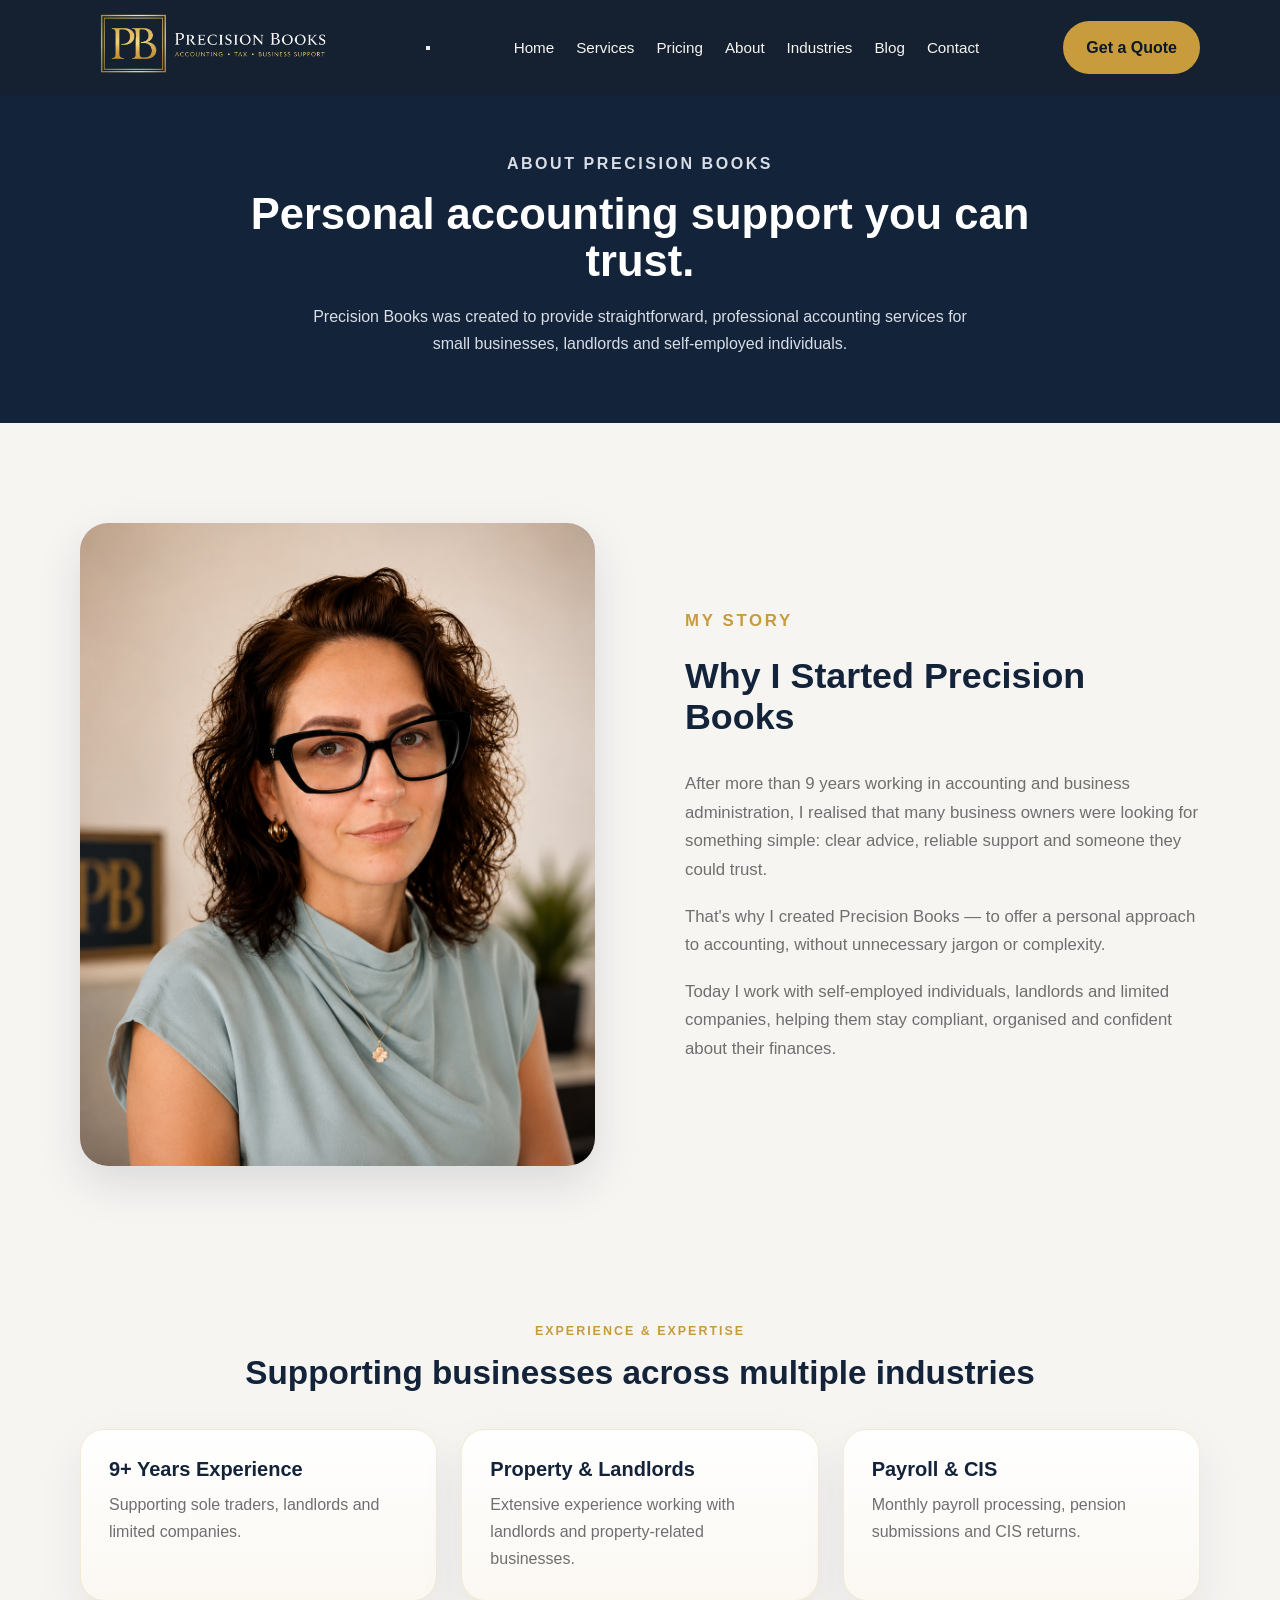
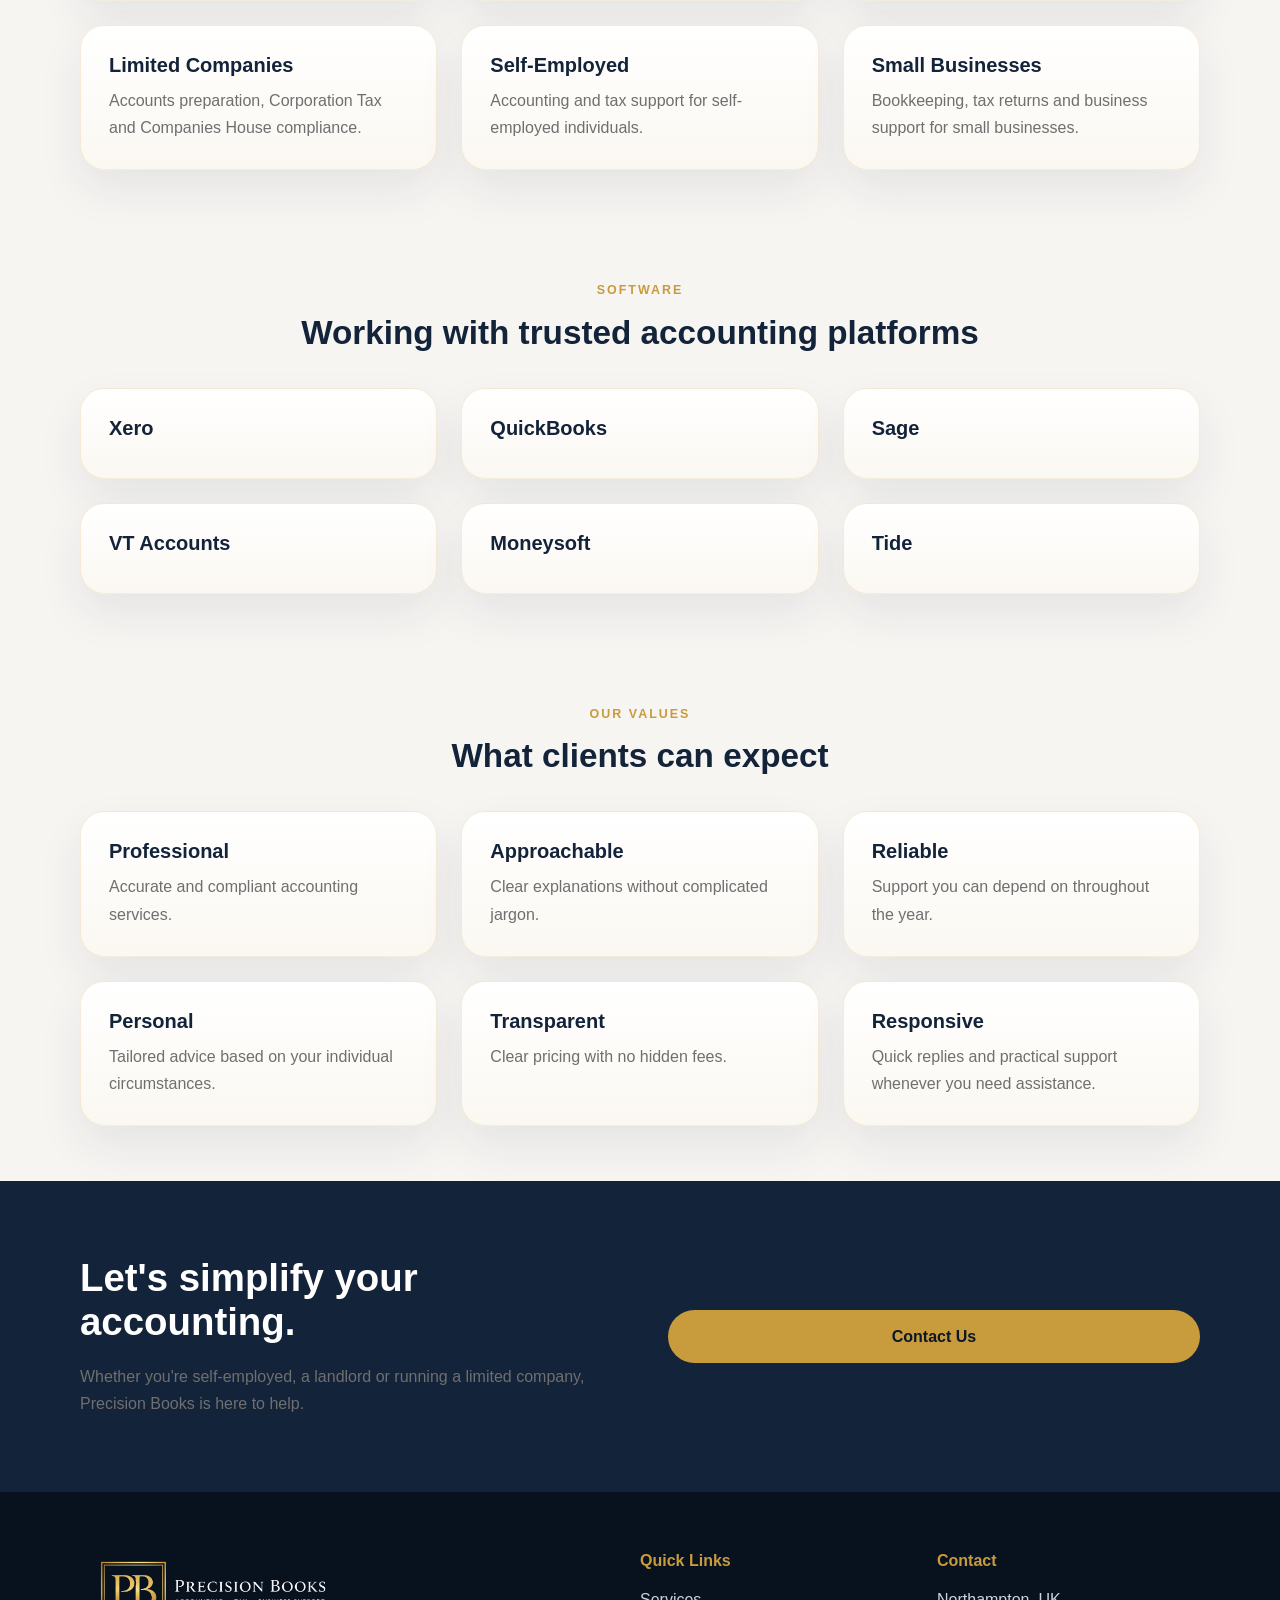
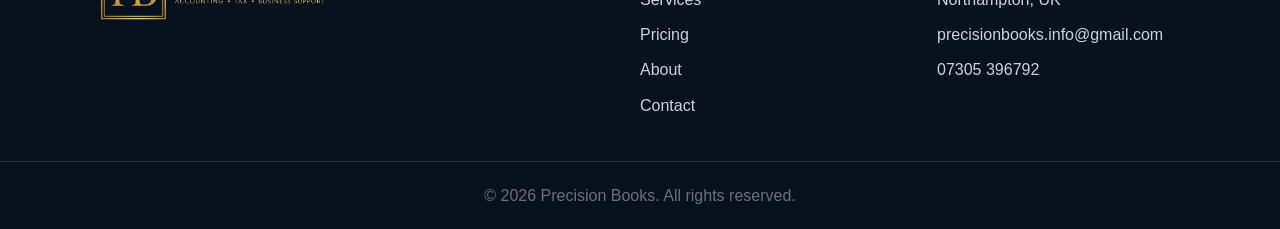
==== about.html @ 5cab2e62 "add responsive hamburger navigation across all pages" ====
<!DOCTYPE html>
<html lang="en">

<head>
  <meta charset="UTF-8">
  <meta name="viewport" content="width=device-width, initial-scale=1.0">
  <title>About | Precision Books</title>
  <meta name="description" content="Learn more about Barbara and Precision Books accounting services.">
  <link rel="stylesheet" href="style.css">
</head>

<body>

<header class="site-header">
    <div class="container header-inner">
      <a href="index.html" class="logo">
  <img src="images/logo_4.png" alt="Precision Books logo">
</a>

    <button class="nav-toggle" aria-label="Open menu">
      <i class="fa-solid fa-bars"></i>
    </button>

    <nav class="main-nav">
      <a href="index.html">Home</a>
      <a href="services.html">Services</a>
      <a href="pricing.html">Pricing</a>
      <a href="about.html">About</a>
      <a href="industries.html">Industries</a>
      <a href="blog.html">Blog</a>
      <a href="contact.html">Contact</a>
    </nav>

    <a href="contact.html" class="btn btn-gold">Get a Quote</a>
  </div>
</header>

<main>

  <section class="page-hero">
    <div class="container">
      <p class="eyebrow">About Precision Books</p>
      <h1>Personal accounting support you can trust.</h1>
      <p>
        Precision Books was created to provide straightforward,
        professional accounting services for small businesses,
        landlords and self-employed individuals.
      </p>
    </div>
  </section>

  <section class="about-story">
  <div class="container about-grid">

    <div class="about-image">
      <img src="images/barbara_4.png" alt="Barbara - Precision Books">
    </div>

    <div class="about-content">

      <p class="eyebrow">My Story</p>

      <h2>Why I Started Precision Books</h2>

      <p>
        After more than 9 years working in accounting and business administration,
        I realised that many business owners were looking for something simple:
        clear advice, reliable support and someone they could trust.
      </p>
      
      <p>
        That's why I created Precision Books — to offer a personal approach
        to accounting, without unnecessary jargon or complexity.
      </p>
      
      <p>
        Today I work with self-employed individuals, landlords and limited companies,
        helping them stay compliant, organised and confident about their finances.
      </p>

    </div>

  </div>
</section>

  <section class="experience-section">
    <div class="container">

      <p class="eyebrow center">Experience & Expertise</p>

      <h2 class="center">Supporting businesses across multiple industries</h2>

      <div class="experience-grid">

        <div class="experience-card">
          <h3>9+ Years Experience</h3>
          <p>Supporting sole traders, landlords and limited companies.</p>
        </div>

        <div class="experience-card">
          <h3>Property & Landlords</h3>
          <p>Extensive experience working with landlords and property-related businesses.</p>
        </div>

        <div class="experience-card">
          <h3>Payroll & CIS</h3>
          <p>Monthly payroll processing, pension submissions and CIS returns.</p>
        </div>

        <div class="experience-card">
          <h3>Limited Companies</h3>
          <p>Accounts preparation, Corporation Tax and Companies House compliance.</p>
        </div>

        <div class="experience-card">
          <h3>Self-Employed</h3>
          <p>Accounting and tax support for self-employed individuals.</p>
        </div>

        <div class="experience-card">
          <h3>Small Businesses</h3>
          <p>Bookkeeping, tax returns and business support for small businesses.</p>

      </div>

    </div>
  </section>

  <section class="software-section">
    <div class="container">

      <p class="eyebrow center">Software</p>

      <h2 class="center">Working with trusted accounting platforms</h2>

      <div class="software-grid">

        <div class="software-card">
          <h3>Xero</h3>
        </div>

        <div class="software-card">
          <h3>QuickBooks</h3>
        </div>

        <div class="software-card">
          <h3>Sage</h3>
        </div>

        <div class="software-card">
          <h3>VT Accounts</h3>
        </div>

        <div class="software-card">
          <h3>Moneysoft</h3>
        </div>

        <div class="software-card">
          <h3>Tide</h3>
        </div>

      </div>

    </div>
  </section>

  <section class="values-section">
    <div class="container">

      <p class="eyebrow center">Our Values</p>

      <h2 class="center">What clients can expect</h2>

      <div class="values-grid">

        <div class="value-card">
          <h3>Professional</h3>
          <p>Accurate and compliant accounting services.</p>
        </div>

        <div class="value-card">
          <h3>Approachable</h3>
          <p>Clear explanations without complicated jargon.</p>
        </div>

        <div class="value-card">
          <h3>Reliable</h3>
          <p>Support you can depend on throughout the year.</p>
        </div>

        <div class="value-card">
          <h3>Personal</h3>
          <p>Tailored advice based on your individual circumstances.</p>
        </div>

        <div class="value-card">
          <h3>Transparent</h3>
          <p>Clear pricing with no hidden fees.</p>
          </div>

          <div class="value-card">
            <h3>Responsive</h3>
            <p>Quick replies and practical support whenever you need assistance.</p>
          </div>

      </div>

    </div>
  </section>

  <section class="cta">
    <div class="container cta-inner">

      <div>
        <h2>Let's simplify your accounting.</h2>
        <p>
          Whether you're self-employed, a landlord or running a limited company,
          Precision Books is here to help.
        </p>
      </div>

      <a href="contact.html" class="btn btn-gold">
        Contact Us
      </a>

    </div>
  </section>

</main>

<footer class="site-footer">
    <div class="container footer-grid">
      <div>
        <a href="index.html" class="logo">
            <img src="images/logo_4.png" alt="Precision Books logo">
        </a>
      </div>

    <div>
      <h4>Quick Links</h4>
      <a href="services.html">Services</a>
      <a href="pricing.html">Pricing</a>
      <a href="about.html">About</a>
      <a href="contact.html">Contact</a>
    </div>

    <div>
      <h4>Contact</h4>
      <p>Northampton, UK</p>
      <p>precisionbooks.info@gmail.com</p>
      <p>07305 396792</p>
    </div>

  </div>

  <div class="footer-bottom">
    <p>© 2026 Precision Books. All rights reserved.</p>
  </div>
</footer>

<script>
document.addEventListener("DOMContentLoaded", () => {
  const navToggle = document.querySelector(".nav-toggle");
  const mainNav = document.querySelector(".main-nav");

  if (navToggle && mainNav) {
    navToggle.addEventListener("click", () => {
      mainNav.classList.toggle("active");
    });
  }
});
</script>

</body>
</html>
---- style.css ----
:root {
  --navy: #13233a;
  --navy-dark: #0c1828;
  --gold: #c89b3c;
  --gold-light: #e4c985;
  --cream: #f7f5f2;
  --white: #ffffff;
  --text: #2d2d2d;
  --muted: #6f6f6f;
  --border: #e6e0d7;
  --shadow: 0 18px 45px rgba(19, 35, 58, 0.12);
}

/* Base */

* {
  margin: 0;
  padding: 0;
  box-sizing: border-box;
}

html {
  scroll-behavior: smooth;
}

body {
  font-family: "Inter", Arial, sans-serif;
  color: var(--text);
  background: var(--cream);
  line-height: 1.7;
}

img {
  max-width: 100%;
  display: block;
}

a {
  text-decoration: none;
  color: inherit;
}

ul {
  padding-left: 20px;
}

.container {
  width: min(1120px, 92%);
  margin: 0 auto;
}

.center {
  text-align: center;
}

/* Typography */

h1,
h2,
h3 {
  color: var(--navy);
  line-height: 1.15;
}

h1 {
  font-size: clamp(2.1rem, 3.5vw, 3.6rem);
  margin-bottom: 18px;
}

h1 span {
  color: var(--gold);
}

h2 {
  font-size: clamp(1.7rem, 2.6vw, 2.5rem);
  margin-bottom: 18px;
}

h3 {
  font-size: 1.25rem;
  margin-bottom: 10px;
}

p {
  color: var(--muted);
}

.eyebrow {
  color: var(--gold);
  text-transform: uppercase;
  letter-spacing: 0.16em;
  font-size: 0.78rem;
  font-weight: 800;
  margin-bottom: 12px;
}

/* Header */

.site-header {
  background: rgba(12, 24, 40, 0.96);
  backdrop-filter: blur(14px);
  border-bottom: none;
  position: sticky;
  top: 0;
  z-index: 100;
}

.header-inner {
  min-height: 76px;
  display: flex;
  align-items: center;
  justify-content: space-between;
  gap: 24px;
}

.logo {
  display: flex;
  align-items: center;
  gap: 12px;
  color: var(--white);
}

.logo img {
  height: 95px;
  width: auto;
  display: block;
}

.logo strong {
  display: block;
  font-size: 1.1rem;
  color: var(--white);
}

.logo small {
  color: #d9dde5;
  font-size: 0.75rem;
}

.main-nav {
  display: flex;
  gap: 22px;
  font-size: 0.95rem;
  color: var(--white);
}

.main-nav a {
  position: relative;
  padding: 6px 0;
  color: #f7f5f2;
}

.main-nav a::after {
  content: "";
  position: absolute;
  left: 0;
  bottom: 0;
  width: 0;
  height: 2px;
  background: var(--gold);
  transition: 0.25s ease;
}

.main-nav a:hover {
  color: var(--gold);
}

.main-nav a:hover::after {
  width: 100%;
}

/* Buttons */

.btn {
  display: inline-flex;
  align-items: center;
  justify-content: center;
  padding: 12px 22px;
  border-radius: 999px;
  font-weight: 700;
  transition: 0.25s ease;
  border: 1px solid transparent;
}

.btn-gold {
  background: var(--gold);
  color: var(--navy-dark);
}

.btn-gold:hover {
  background: var(--gold-light);
}

.btn-navy {
  background: var(--navy);
  color: var(--white);
}

.btn-navy:hover {
  background: var(--navy-dark);
}

.btn-outline {
  border-color: var(--gold);
  color: var(--navy);
  background: transparent;
}

.btn-outline:hover {
  background: var(--gold);
  color: var(--navy-dark);
}

/* Shared grids */

.hero-grid,
.about-grid,
.contact-grid,
.cta-inner {
  display: grid;
  grid-template-columns: 1fr 1fr;
  gap: 56px;
  align-items: center;
}

.cards-grid,
.services-list,
.experience-grid,
.values-grid,
.software-grid,
.pricing-grid,
.faq-grid,
.benefits-grid,
.industries-grid,
.blog-grid {
  display: grid;
  grid-template-columns: repeat(3, 1fr);
  gap: 24px;
  margin-top: 36px;
}

/* Homepage hero */

.hero {
  position: relative;
  overflow: hidden;
  padding: 70px 0;
  min-height: auto;
  background:
    radial-gradient(circle at 82% 30%, rgba(200, 155, 60, 0.12), transparent 28%),
    linear-gradient(90deg, #ffffff 0%, #f7f5f2 42%, #eadfce 100%);
}

.hero-grid {
  grid-template-columns: 0.95fr 1.05fr;
  gap: 40px;
}

.hero-content {
  max-width: 620px;
  background: rgba(255, 255, 255, 0.85);
  border: 1px solid rgba(230, 224, 215, 0.8);
  border-radius: 28px;
  padding: 28px 32px;
  box-shadow: 0 20px 50px rgba(19, 35, 58, 0.08);
}

.hero-content h1 {
  font-size: clamp(2.2rem, 3.4vw, 3.2rem);
  line-height: 1.08;
  letter-spacing: -0.05em;
  margin-bottom: 18px;
}

.hero-content p {
  max-width: 520px;
  font-size: 1.05rem;
  margin-bottom: 18px;
}

.hero-buttons {
  display: flex;
  gap: 14px;
  margin: 30px 0;
  flex-wrap: wrap;
}

.software-logos {
  display: flex;
  flex-wrap: wrap;
  gap: 10px;
}

.software-logos span,
.industry-grid span {
  background: var(--white);
  border: 1px solid var(--border);
  padding: 10px 16px;
  border-radius: 999px;
  color: var(--navy);
  font-weight: 700;
}

/* Homepage hero image */

.hero-image {
  position: relative;
  overflow: visible;
  border-radius: 28px;
  background: var(--navy-dark);
  box-shadow: 0 35px 80px rgba(12, 24, 40, 0.28);
}

.hero-image img {
  width: 100%;
  height: 480px;
  object-fit: cover;
  object-position: center;
  border-radius: 28px;
  border: 7px solid var(--navy-dark);
  box-shadow: 0 35px 80px rgba(12, 24, 40, 0.28);
}

.hero-service-card {
  position: absolute;
  right: -142px;
  top: 68%;
  transform: translateY(-50%);
  width: 210px;
  background: rgba(12, 24, 40, 0.96);
  border: 1px solid rgba(200, 155, 60, 0.55);
  border-radius: 22px;
  padding: 10px 18px;
  color: var(--white);
  z-index: 10;
  box-shadow: 0 25px 60px rgba(0, 0, 0, 0.35);
}

.hero-service-card div {
  display: flex;
  align-items: center;
  gap: 14px;
  padding: 12px 0;
  border-bottom: 1px solid rgba(255, 255, 255, 0.12);
  color: var(--white);
  font-weight: 700;
  font-size: 0.9rem;
}

.hero-service-card div:last-child {
  border-bottom: none;
}

.hero-service-card i {
  width: 24px;
  color: var(--gold);
  font-size: 1.1rem;
  text-align: center;
}

/* Page heroes */

.page-hero {
  background: var(--navy);
  color: var(--white);
  text-align: center;
  padding: 55px 0 65px;
}

.page-hero .eyebrow {
  margin-bottom: 14px;
}

.page-hero h1 {
  color: var(--white);
  font-size: clamp(2rem, 3.4vw, 3.3rem);
  line-height: 1.08;
  max-width: 820px;
  margin: 0 auto 18px;
}

.page-hero p {
  max-width: 680px;
  margin: 0 auto;
  color: #d9dde5;
  font-size: 1rem;
}

/* Cards */

.service-card,
.service-detail-card,
.experience-card,
.value-card,
.software-card,
.pricing-card,
.faq-item,
.benefit-card,
.industry-card,
.blog-card,
.contact-card,
.note-box,
.newsletter-box,
.highlight-box {
  background: linear-gradient(180deg, #ffffff 0%, #fbf8f2 100%);
  border: 1px solid rgba(200, 155, 60, 0.18);
  border-radius: 24px;
  padding: 28px;
  box-shadow: 0 20px 45px rgba(19, 35, 58, 0.08);
}

.service-card:hover,
.industry-card:hover,
.blog-card:hover,
.pricing-card:hover {
  transform: translateY(-4px);
  transition: 0.25s ease;
}

.service-card h3 i {
  color: var(--gold);
  font-size: 1.4rem;
  margin-right: 10px;
}

.service-icon {
  display: block;
  margin-bottom: 18px;
  font-size: 1.75rem;
  color: var(--gold);
}

.service-icon i {
  color: var(--gold);
}

/* Subpage sections */

.services-page,
.pricing-section,
.industries-section,
.blog-section,
.contact-section {
  background: var(--white);
  padding: 55px 0 70px;
}

.service-detail-card,
.pricing-card,
.industry-card,
.blog-card,
.contact-card {
  padding: 28px;
}

.service-detail-card h2,
.pricing-card h3,
.industry-card h3,
.blog-card h2,
.contact-card h3 {
  font-size: clamp(1.35rem, 1.8vw, 1.75rem);
  line-height: 1.15;
}

.service-detail-card p,
.service-detail-card li,
.pricing-card p,
.pricing-card li,
.industry-card p,
.blog-card p,
.contact-card p {
  font-size: 0.96rem;
}

.service-detail-card ul,
.pricing-card ul,
.article-highlights {
  margin: 18px 0;
  padding-left: 20px;
  color: var(--muted);
}

.price-note,
.price {
  color: var(--gold);
  font-weight: 900;
  font-size: 1.25rem;
}

/* Homepage services and industries */

.services-preview {
  background: var(--white);
  padding: 70px 0 90px;
}

.services-preview .eyebrow,
.services-preview h2,
.industries-preview .eyebrow,
.industries-preview h2 {
  text-align: center;
}

.services-preview h2,
.industries-preview h2 {
  max-width: 900px;
  margin-left: auto;
  margin-right: auto;
  margin-bottom: 36px;
}

.about-preview {
  padding: 90px 0 50px;
}

.about-preview .eyebrow {
  margin-bottom: 16px;
}

.about-preview h2 {
  margin-bottom: 22px;
}

.about-preview .btn {
  margin-top: 18px;
}

.industries-preview {
  padding: 55px 0 85px;
}

.industry-grid {
  display: flex;
  flex-wrap: wrap;
  justify-content: center;
  gap: 12px;
  text-align: center;
  margin-top: 32px;
}

/* Images */

.about-image img,
.about-preview img {
  border-radius: 28px;
  box-shadow: var(--shadow);
}

/* Pricing */

.pricing-card {
  background: var(--white);
}

.pricing-card.featured {
  background: var(--navy);
  color: var(--white);
  transform: scale(1.02);
}

.pricing-card.featured h3,
.pricing-card.featured .price {
  color: var(--gold);
}

.badge,
.blog-category {
  display: inline-block;
  background: var(--gold);
  color: var(--navy-dark);
  padding: 6px 12px;
  border-radius: 999px;
  font-size: 0.75rem;
  font-weight: 800;
  margin-bottom: 16px;
}

.additional-services,
.faq-section,
.pricing-note,
.software-section,
.values-section,
.experience-section {
  padding: 55px 0;
}

.additional-services h2,
.faq-section h2,
.software-section h2,
.values-section h2,
.experience-section h2 {
  font-size: clamp(1.8rem, 2.6vw, 2.6rem);
  text-align: center;
  margin-bottom: 32px;
}

.service-table {
  margin-top: 24px;
  background: var(--white);
  border-radius: 24px;
  overflow: hidden;
  border: 1px solid var(--border);
}

.service-row {
  display: flex;
  justify-content: space-between;
  padding: 16px 24px;
  border-bottom: 1px solid var(--border);
}

.service-row:last-child {
  border-bottom: none;
}

/* About, trust, CTA */

.trust-strip {
  background: linear-gradient(135deg, var(--navy-dark), var(--navy));
  color: var(--white);
  padding: 34px 0;
}

.trust-grid {
  display: grid;
  grid-template-columns: repeat(5, 1fr);
  gap: 16px;
  text-align: center;
  font-weight: 800;
}

.about-content p {
  font-size: 1.05rem;
  margin-bottom: 18px;
}

.about-content h2 {
  font-size: clamp(1.8rem, 2.8vw, 2.6rem);
}

.cta {
  background: var(--navy);
  color: var(--white);
  padding: 75px 0;
}

.cta h2 {
  color: var(--white);
  font-size: clamp(1.9rem, 3vw, 2.8rem);
}

/* Contact */

.contact-section {
  background: var(--white);
  padding-bottom: 140px;
}

.contact-grid {
  align-items: start;
  gap: 70px;
}

.contact-card {
  display: flex;
  align-items: center;
  gap: 16px;
  margin-bottom: 18px;
  padding: 28px 32px;
  min-height: 120px;
  background: var(--white);
}

.contact-card i {
  color: var(--gold);
  font-size: 1.2rem;
  width: 24px;
}

.contact-form-wrapper {
  background: var(--navy);
  padding: 22px;
  border-radius: 20px;
  box-shadow: var(--shadow);
}

.contact-form .form-group {
  margin-bottom: 12px;
}

.contact-form label {
  display: block;
  color: var(--white);
  font-weight: 700;
  font-size: 0.95rem;
  margin-bottom: 6px;
}

.contact-form input,
.contact-form select {
  width: 100%;
  height: 52px;
  padding: 12px 16px;
  border-radius: 14px;
  border: none;
  font: inherit;
}

.contact-form textarea {
  width: 100%;
  min-height: 80px;
  padding: 12px 16px;
  border-radius: 14px;
  border: none;
  font: inherit;
  resize: vertical;
}

.benefits-section {
  padding: 120px 0 60px;
  background: var(--cream);
}

.benefits-section .eyebrow {
  text-align: center;
  margin-bottom: 12px;
}

.benefits-section h2 {
  max-width: 850px;
  margin: 0 auto 36px;
  text-align: center;
  font-size: clamp(2rem, 3vw, 2.7rem);
}

.benefits-grid {
  margin-top: 0;
  padding-bottom: 120px;
}

/* Footer */

.site-footer {
  background: #08111e;
  color: var(--white);
  padding: 55px 0 20px;
}

.footer-grid {
  display: grid;
  grid-template-columns: 2fr 1fr 1fr;
  gap: 34px;
}

.footer-grid a,
.footer-grid p {
  display: block;
  color: #cdd3dc;
  margin-bottom: 8px;
}

.footer-grid a:hover {
  color: var(--gold);
}

.footer-grid h4 {
  color: var(--gold);
  margin-bottom: 12px;
}

.footer-bottom {
  text-align: center;
  border-top: 1px solid rgba(255, 255, 255, 0.12);
  margin-top: 34px;
  padding-top: 20px;
  color: #cdd3dc;
}

/* Responsive */

@media (max-width: 1100px) {
  .hero-service-card {
    right: -70px;
  }
}

@media (max-width: 900px) {
  .header-inner,
  .main-nav {
    flex-direction: column;
  }

  .header-inner {
    padding: 16px 0;
  }

  .main-nav {
    gap: 12px;
  }

  .hero-grid,
  .about-grid,
  .contact-grid,
  .cta-inner {
    grid-template-columns: 1fr;
  }

  .cards-grid,
  .services-list,
  .experience-grid,
  .values-grid,
  .software-grid,
  .pricing-grid,
  .faq-grid,
  .benefits-grid,
  .industries-grid,
  .blog-grid,
  .trust-grid,
  .footer-grid {
    grid-template-columns: 1fr;
  }

  .hero-image {
    overflow: hidden;
  }

  .hero-image img {
    height: auto;
  }

  .hero-service-card {
    position: static;
    transform: none;
    width: 100%;
    margin-top: 18px;
  }

  .pricing-card.featured {
    transform: none;
  }
}

@media (max-width: 520px) {
  section,
  .hero,
  .page-hero {
    padding: 48px 0;
  }

  .logo img {
    height: 72px;
  }

  .hero-content {
    padding: 26px;
  }

  .hero-content h1,
  .page-hero h1 {
    font-size: 2.25rem;
  }

  .btn {
    width: 100%;
  }

  .hero-buttons {
    flex-direction: column;
  }

  .service-row {
    flex-direction: column;
    gap: 6px;
  }
}

.about-story {
    padding: 100px 0;
}

.about-grid {
    gap: 90px;
}

.about-content .eyebrow {
    margin-bottom: 20px;
}

.about-content h2 {
    margin-bottom: 32px;
}

.industry-icon {
  font-size: 1.8rem;
  color: var(--gold);
  margin-bottom: 18px;
}

.industry-highlight {
  padding: 90px 0 100px;
}

.industry-highlight .highlight-box {
  max-width: 900px;
  margin: 0 auto;
  padding: 50px;
  text-align: center;
}

.industry-highlight h2 {
  font-size: clamp(2rem, 3vw, 2.8rem);
  margin-bottom: 18px;
}

.industry-highlight p {
  max-width: 720px;
  margin: 0 auto 24px;
}
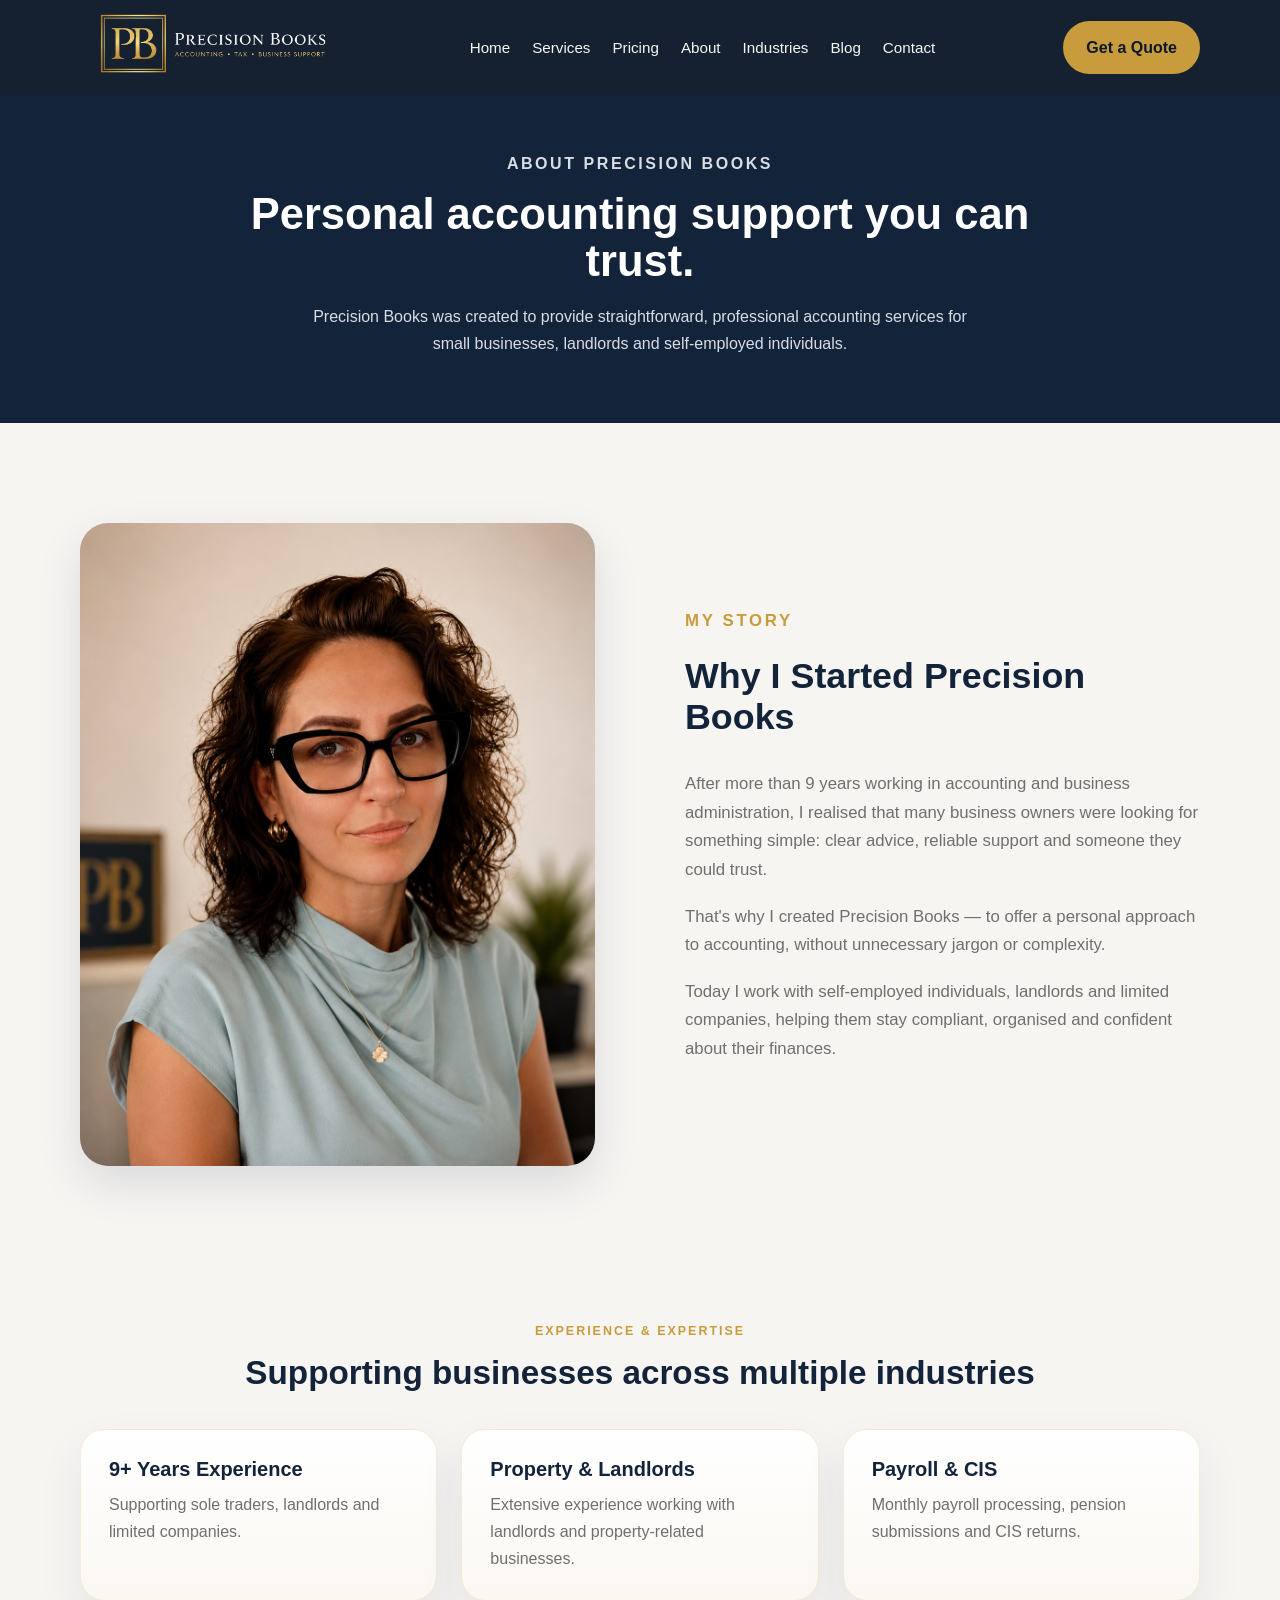
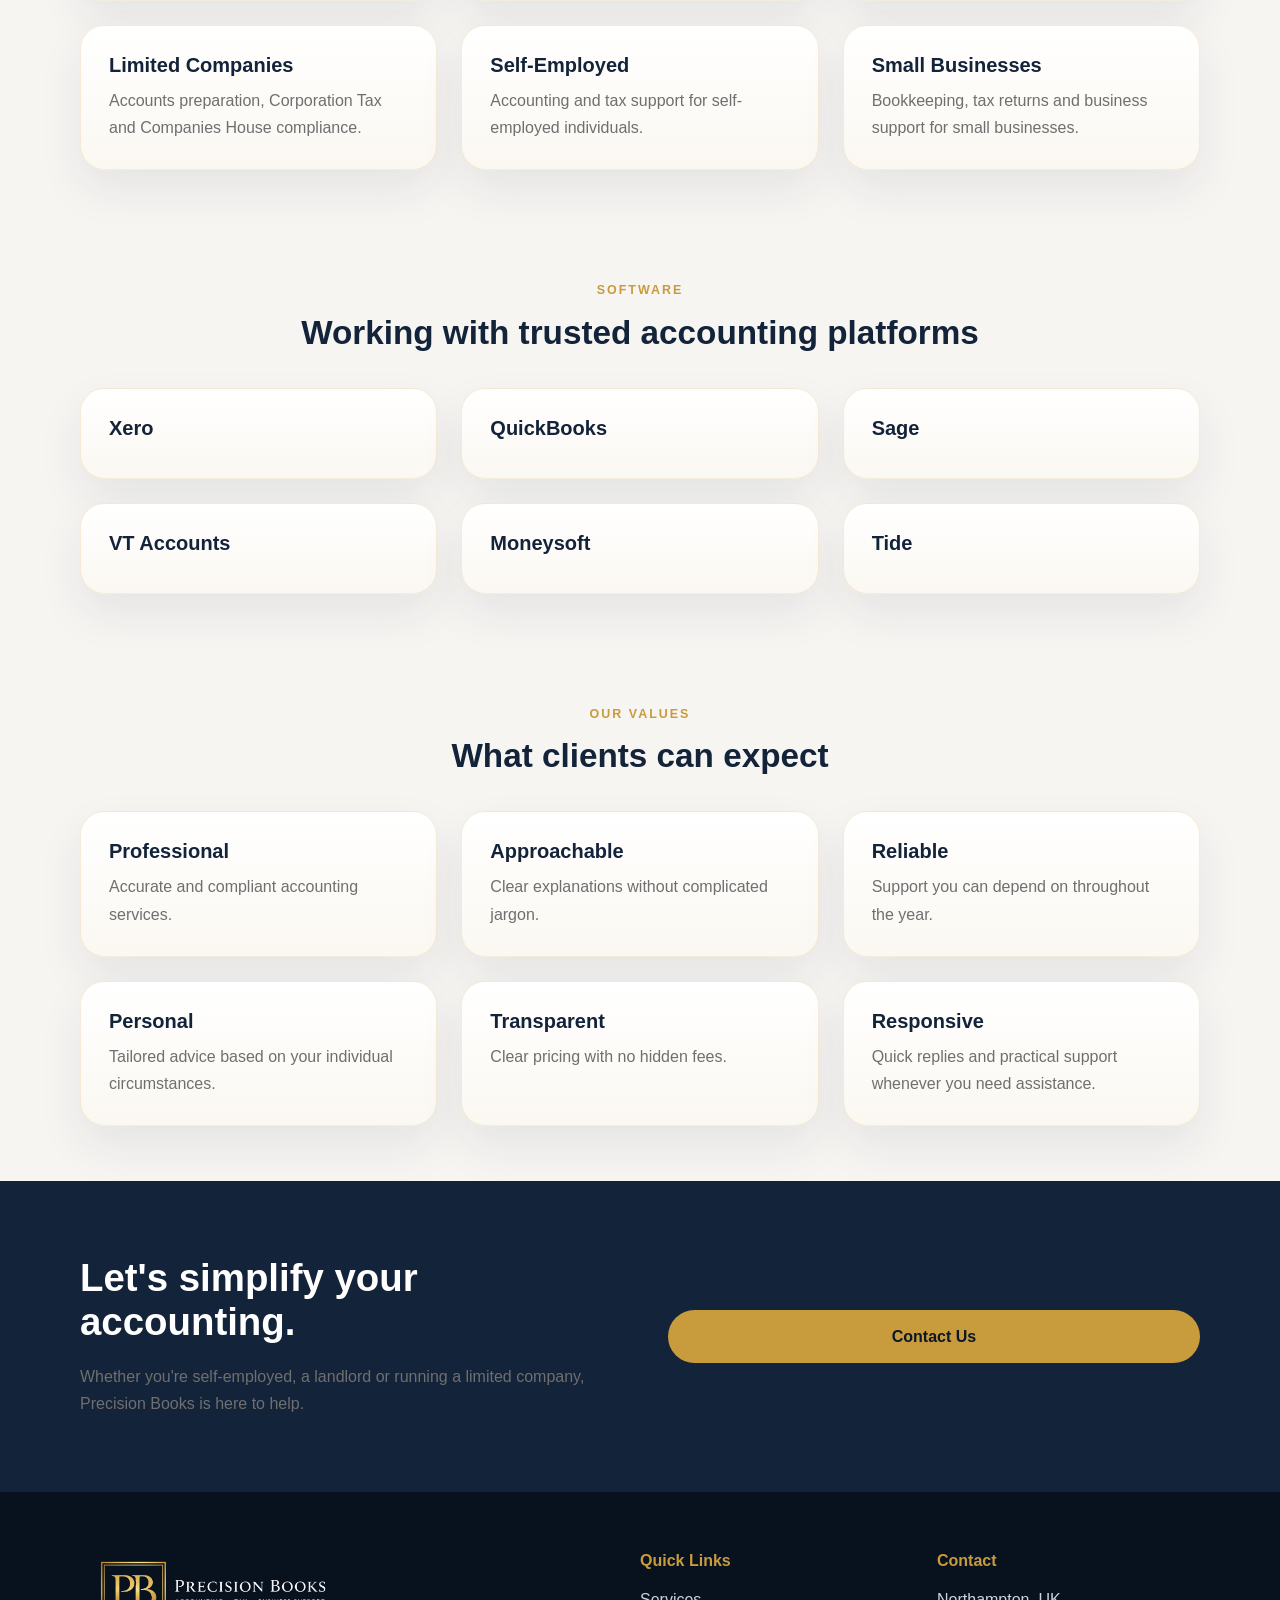
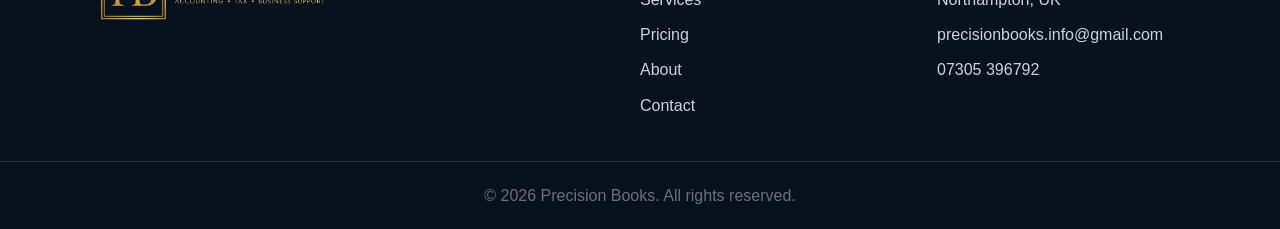
==== commit 160bf2de: "refine contact page spacing on desktop" ====
--- a/about.html
+++ b/about.html
@@ -53,7 +53,7 @@
   <div class="container about-grid">
 
     <div class="about-image">
-      <img src="images/barbara_4.png" alt="Barbara - Precision Books">
+      <img src="images/barbara_about.jpg" alt="Barbara - Precision Books">
     </div>
 
     <div class="about-content">
--- a/style.css
+++ b/style.css
@@ -653,11 +653,11 @@
 
 .contact-section {
   background: var(--white);
-  padding-bottom: 140px;
+  padding: 70px 0 40px;
 }
 
 .contact-grid {
-  align-items: start;
+  align-items: stretch;
   gap: 70px;
 }
 
@@ -716,26 +716,26 @@
   resize: vertical;
 }
 
-.benefits-section {
-  padding: 120px 0 60px;
+.contact-benefits {
   background: var(--cream);
-}
-
-.benefits-section .eyebrow {
+  padding: 30px 0 50px;
+}
+
+.contact-benefits .eyebrow {
   text-align: center;
   margin-bottom: 12px;
 }
 
-.benefits-section h2 {
+.contact-benefits h2 {
   max-width: 850px;
   margin: 0 auto 36px;
   text-align: center;
   font-size: clamp(2rem, 3vw, 2.7rem);
 }
 
-.benefits-grid {
+.contact-benefits .benefits-grid {
   margin-top: 0;
-  padding-bottom: 120px;
+  padding-bottom: 0;
 }
 
 /* Footer */
@@ -785,17 +785,8 @@
 }
 
 @media (max-width: 900px) {
-  .header-inner,
-  .main-nav {
-    flex-direction: column;
-  }
-
   .header-inner {
     padding: 16px 0;
-  }
-
-  .main-nav {
-    gap: 12px;
   }
 
   .hero-grid,
@@ -916,3 +907,45 @@
   max-width: 720px;
   margin: 0 auto 24px;
 }
+
+/* Mobile hamburger menu */
+
+.nav-toggle {
+  display: none;
+  background: none;
+  border: none;
+  color: var(--gold);
+  font-size: 1.8rem;
+  cursor: pointer;
+  padding: 8px;
+}
+
+@media (max-width: 900px) {
+
+  .header-inner {
+    flex-direction: row;
+    justify-content: space-between;
+    align-items: center;
+  }
+
+  .nav-toggle {
+    display: block;
+  }
+
+  .main-nav {
+    display: none;
+    width: 100%;
+    flex-direction: column;
+    text-align: center;
+    gap: 16px;
+    padding: 20px 0;
+  }
+
+  .main-nav.active {
+    display: flex;
+  }
+
+  .header-inner .btn {
+    display: none;
+  }
+}
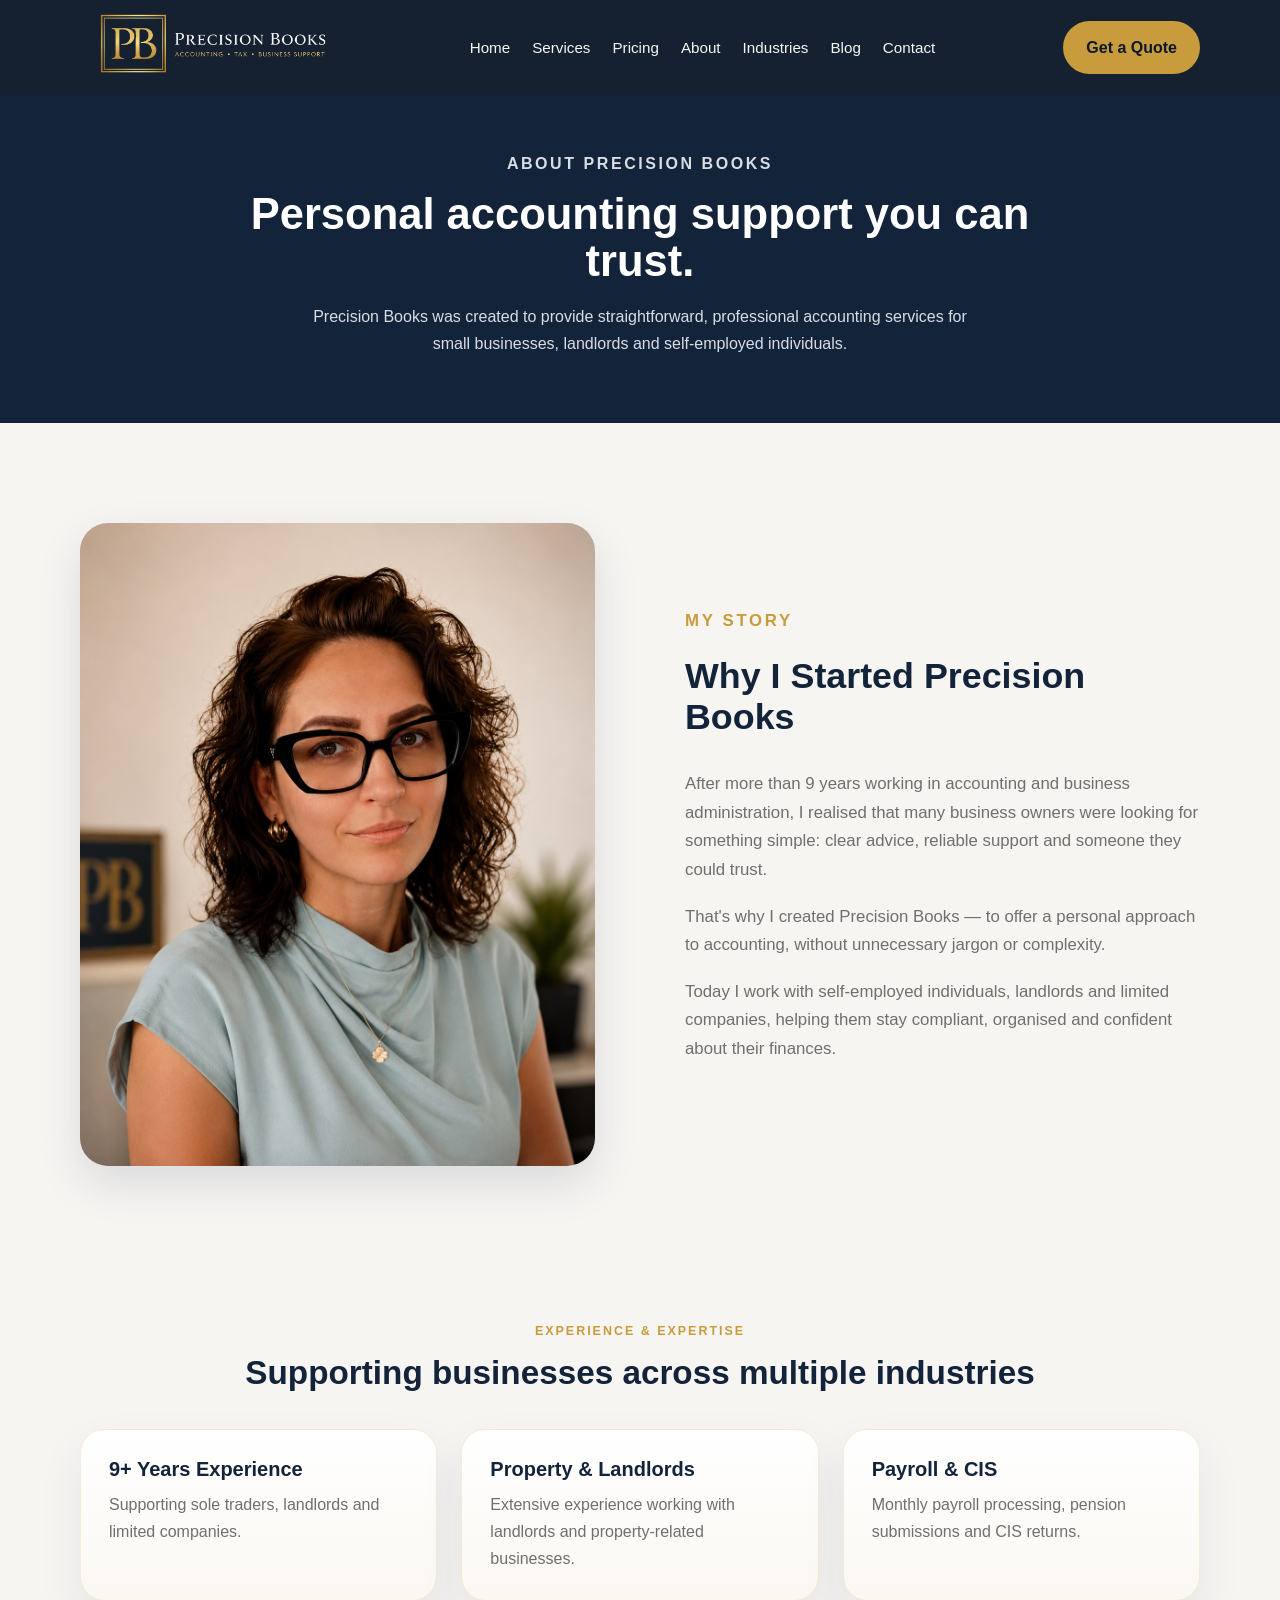
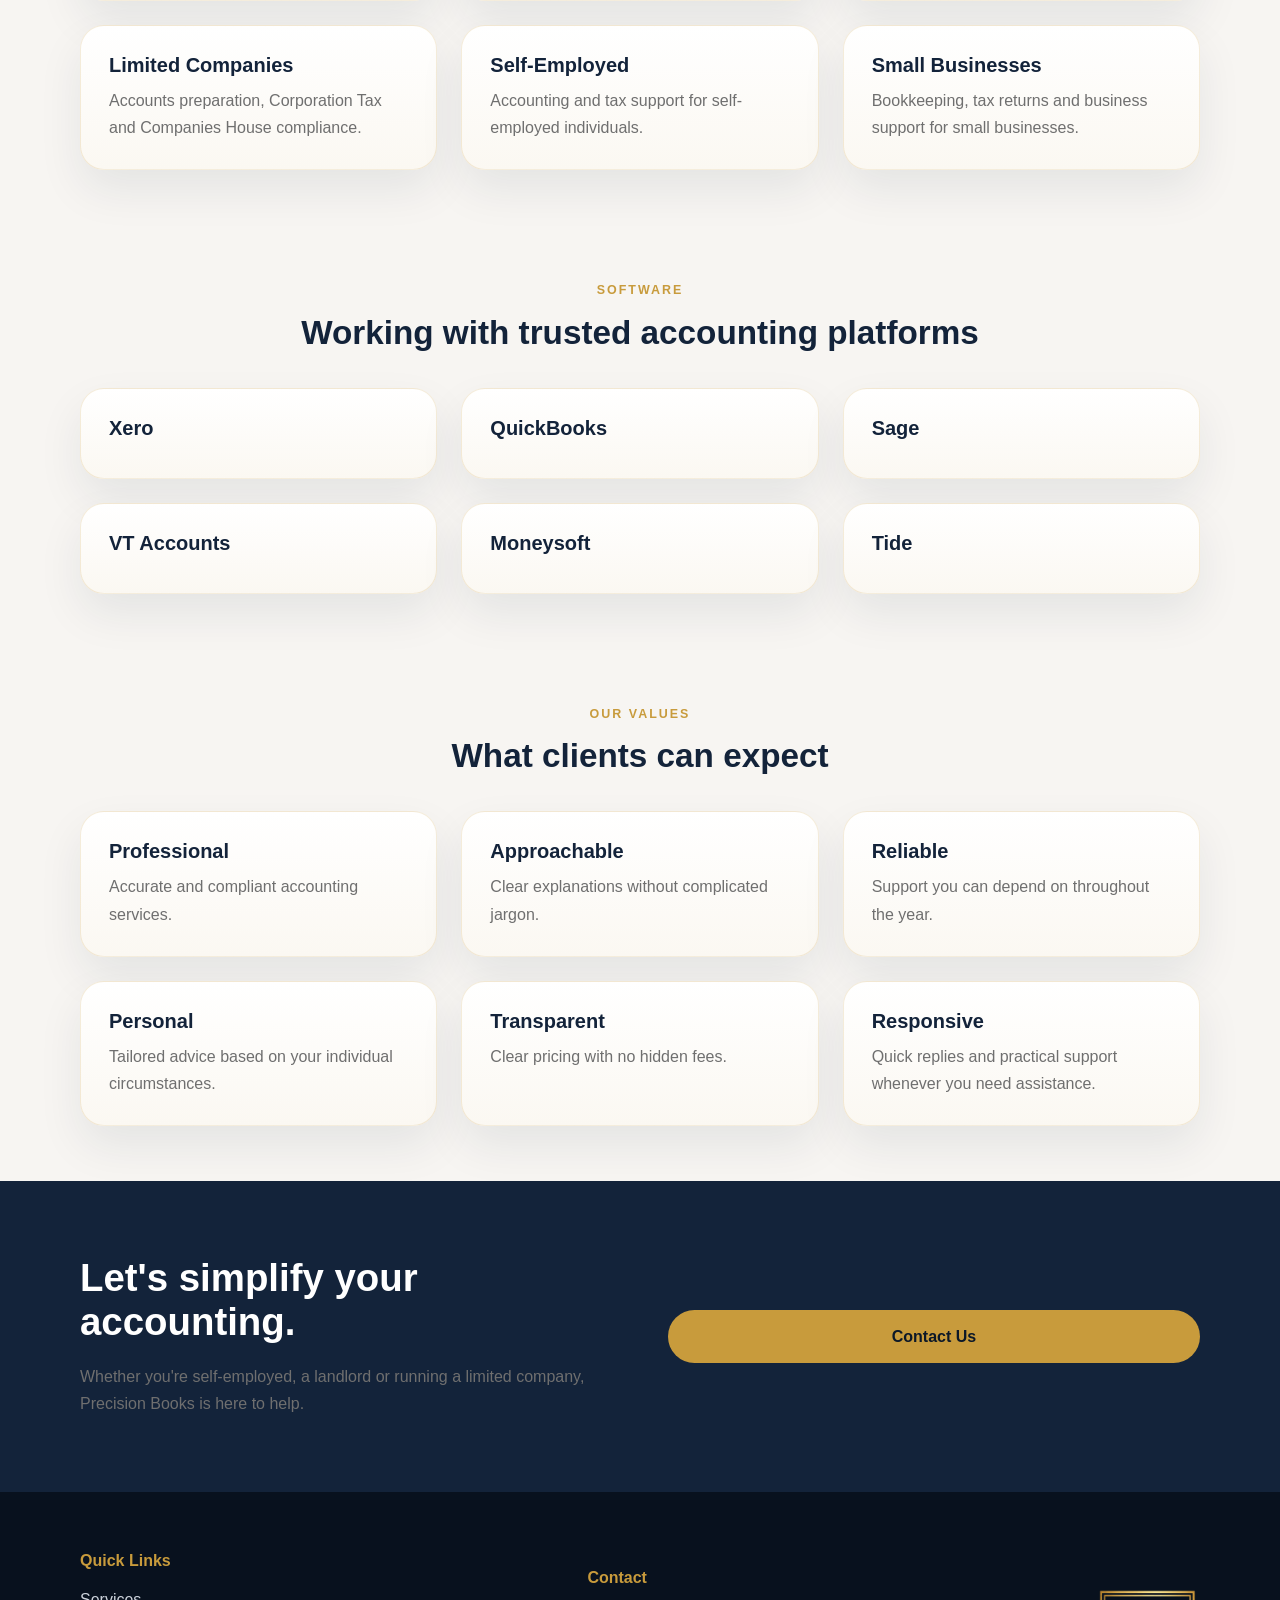
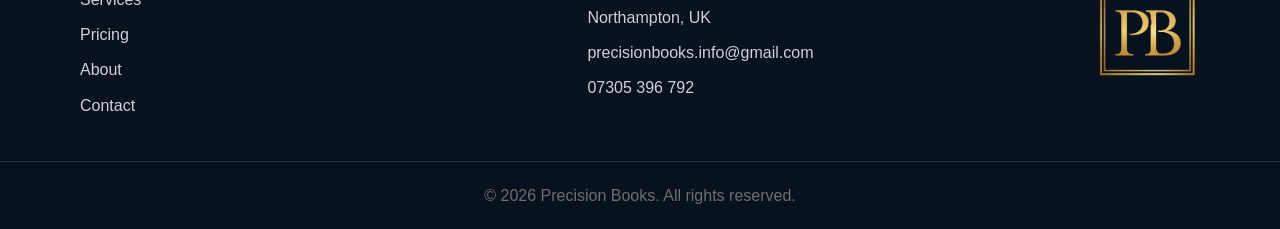
==== commit 89c046a3: "refine footer layout and improve visual balance" ====
--- a/about.html
+++ b/about.html
@@ -6,6 +6,7 @@
   <meta name="viewport" content="width=device-width, initial-scale=1.0">
   <title>About | Precision Books</title>
   <meta name="description" content="Learn more about Barbara and Precision Books accounting services.">
+  <link rel="icon" type="image/png" href="images/favicon.png">
   <link rel="stylesheet" href="style.css">
 </head>
 
@@ -229,12 +230,7 @@
 </main>
 
 <footer class="site-footer">
-    <div class="container footer-grid">
-      <div>
-        <a href="index.html" class="logo">
-            <img src="images/logo_4.png" alt="Precision Books logo">
-        </a>
-      </div>
+  <div class="container footer-grid">
 
     <div>
       <h4>Quick Links</h4>
@@ -248,7 +244,13 @@
       <h4>Contact</h4>
       <p>Northampton, UK</p>
       <p>precisionbooks.info@gmail.com</p>
-      <p>07305 396792</p>
+      <p>07305 396 792</p>
+    </div>
+
+    <div>
+      <a href="index.html" class="logo">
+        <img src="images/favicon_footer.png" alt="Precision Books logo">
+      </a>
     </div>
 
   </div>
--- a/style.css
+++ b/style.css
@@ -616,17 +616,18 @@
 /* About, trust, CTA */
 
 .trust-strip {
-  background: linear-gradient(135deg, var(--navy-dark), var(--navy));
-  color: var(--white);
-  padding: 34px 0;
+    background: linear-gradient(135deg, var(--navy-dark), var(--navy));
+    color: var(--white);
+    padding: 25px 0;
 }
 
 .trust-grid {
-  display: grid;
-  grid-template-columns: repeat(5, 1fr);
-  gap: 16px;
-  text-align: center;
-  font-weight: 800;
+    display: grid;
+    grid-template-columns: repeat(4, 1fr);
+    gap: 24px;
+    text-align: center;
+    font-weight: 700;
+    font-size: 1rem;
 }
 
 .about-content p {
@@ -747,9 +748,10 @@
 }
 
 .footer-grid {
-  display: grid;
-  grid-template-columns: 2fr 1fr 1fr;
-  gap: 34px;
+    display: grid;
+    grid-template-columns: 1fr 1fr auto;
+    gap: 60px;
+    align-items: center;
 }
 
 .footer-grid a,
@@ -908,6 +910,58 @@
   margin: 0 auto 24px;
 }
 
+/* Testimonials */
+
+.testimonials-section {
+  background: var(--white);
+  padding: 90px 0;
+}
+
+.testimonials-section .eyebrow {
+  text-align: center;
+  margin-bottom: 12px;
+}
+
+.testimonials-section h2 {
+  text-align: center;
+  margin-bottom: 50px;
+}
+
+.testimonials-grid {
+  display: grid;
+  grid-template-columns: repeat(2, 1fr);
+  gap: 30px;
+}
+
+.testimonial-card {
+  background: linear-gradient(180deg, #ffffff 0%, #fbf8f2 100%);
+  border: 1px solid rgba(200, 155, 60, 0.18);
+  border-radius: 24px;
+  padding: 32px;
+  box-shadow: 0 20px 45px rgba(19, 35, 58, 0.08);
+}
+
+.stars {
+  color: var(--gold);
+  font-size: 1.2rem;
+  margin-bottom: 18px;
+}
+
+.testimonial-card p {
+  margin-bottom: 20px;
+  font-style: italic;
+}
+
+.testimonial-card strong {
+  color: var(--navy);
+}
+
+@media (max-width: 900px) {
+  .testimonials-grid {
+    grid-template-columns: 1fr;
+  }
+}
+
 /* Mobile hamburger menu */
 
 .nav-toggle {
@@ -921,15 +975,21 @@
 }
 
 @media (max-width: 900px) {
-
   .header-inner {
+    display: flex;
     flex-direction: row;
     justify-content: space-between;
     align-items: center;
+    flex-wrap: wrap;
+  }
+
+  .logo {
+    flex: 0 0 auto;
   }
 
   .nav-toggle {
     display: block;
+    margin-left: auto;
   }
 
   .main-nav {
@@ -938,7 +998,7 @@
     flex-direction: column;
     text-align: center;
     gap: 16px;
-    padding: 20px 0;
+    padding: 18px 0 10px;
   }
 
   .main-nav.active {
@@ -949,3 +1009,4 @@
     display: none;
   }
 }
+
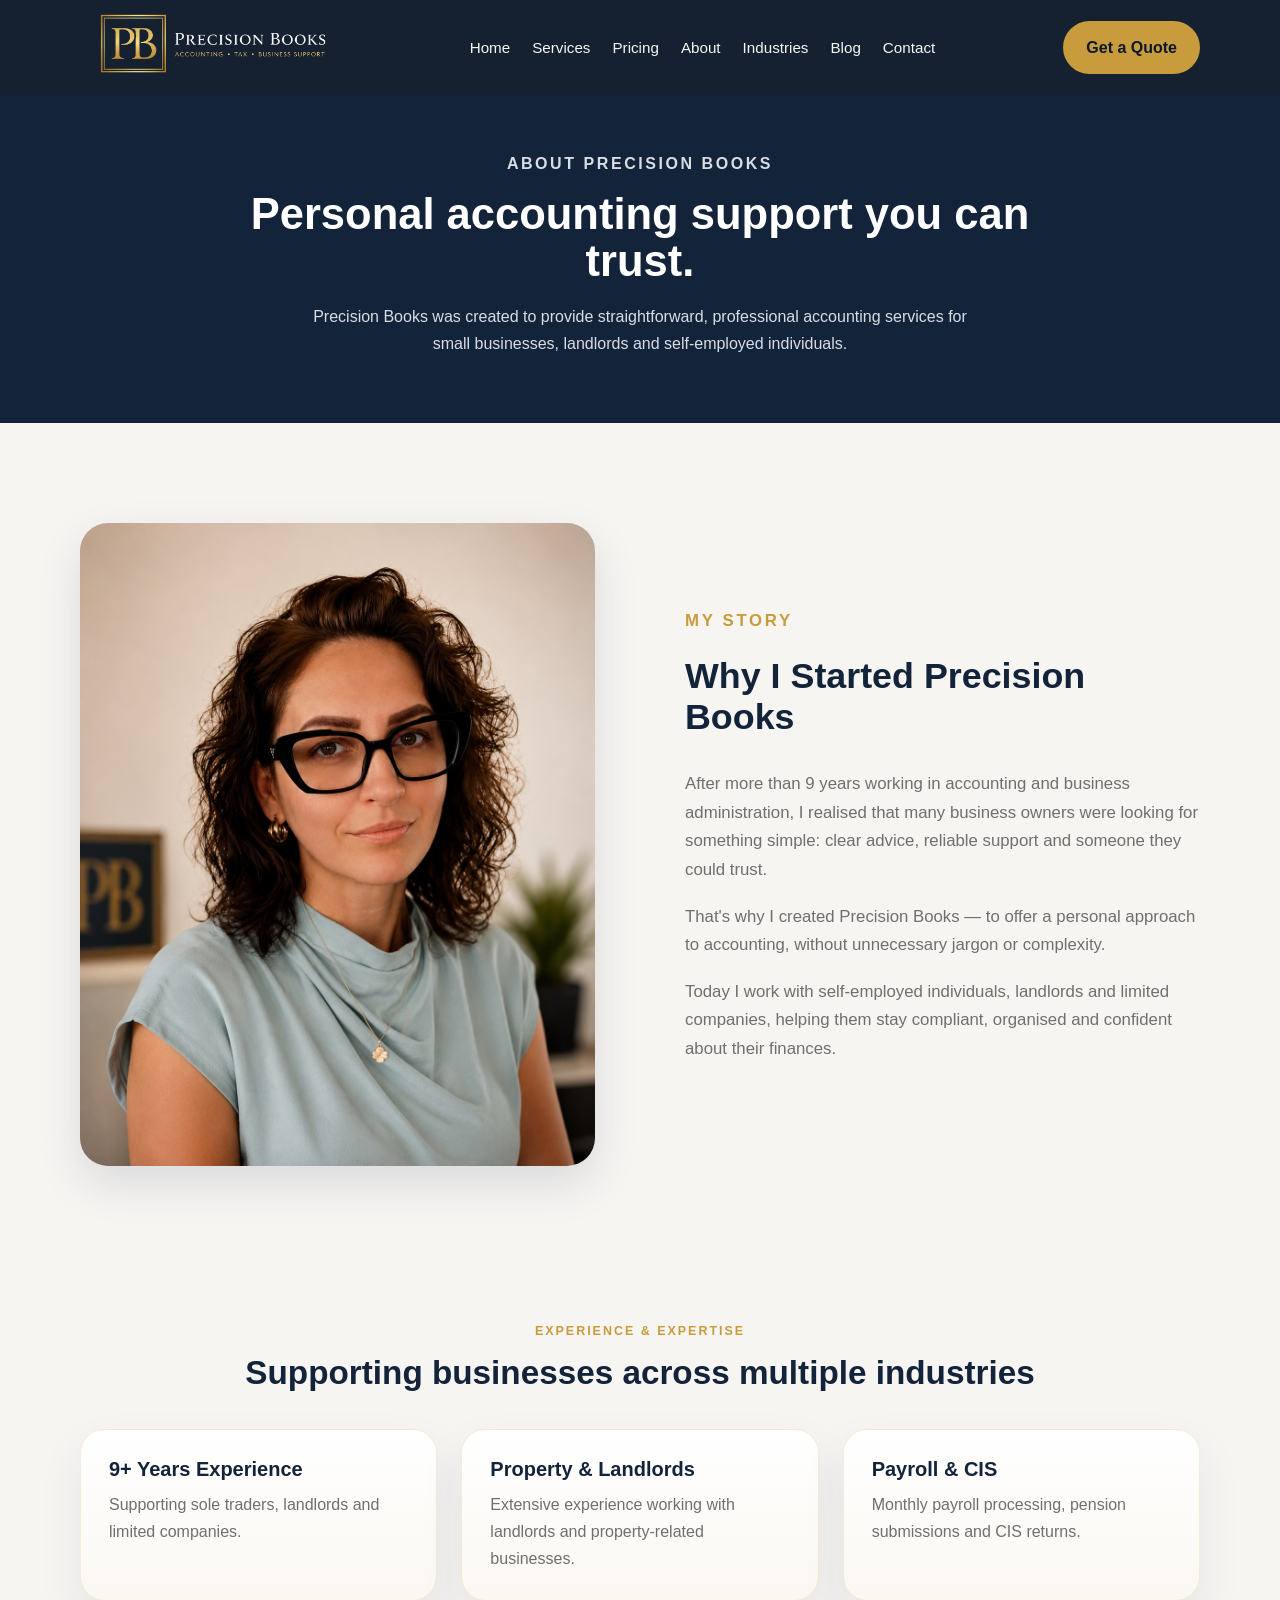
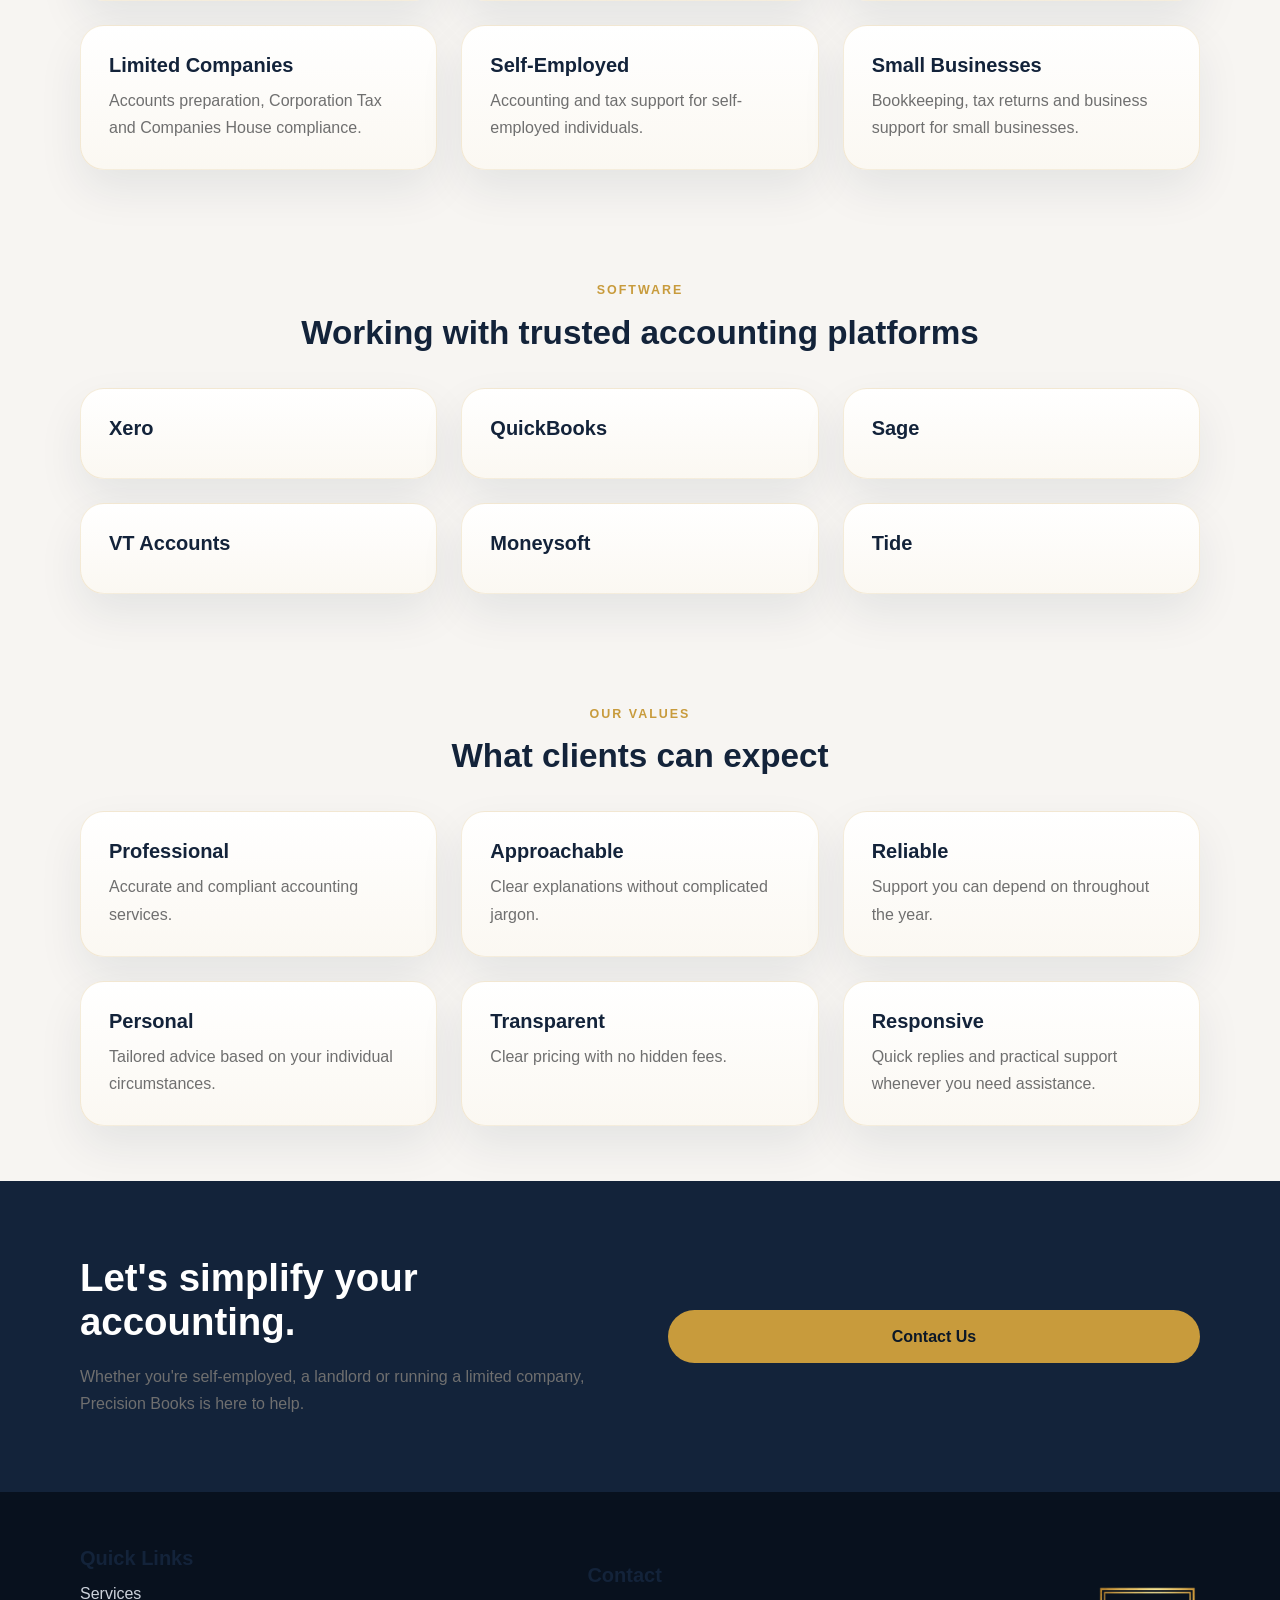
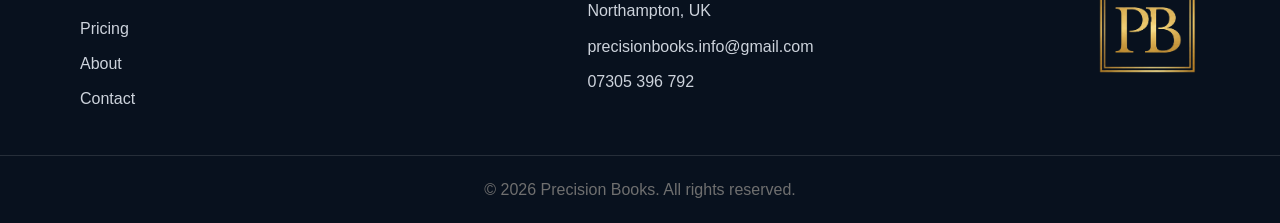
==== commit aa6ae7f2: "improve accessibility and semantic structure" ====
--- a/about.html
+++ b/about.html
@@ -233,7 +233,7 @@
   <div class="container footer-grid">
 
     <div>
-      <h4>Quick Links</h4>
+      <h3>Quick Links</h3>
       <a href="services.html">Services</a>
       <a href="pricing.html">Pricing</a>
       <a href="about.html">About</a>
@@ -241,7 +241,7 @@
     </div>
 
     <div>
-      <h4>Contact</h4>
+      <h3>Contact</h3>
       <p>Northampton, UK</p>
       <p>precisionbooks.info@gmail.com</p>
       <p>07305 396 792</p>
--- a/style.css
+++ b/style.css
@@ -1010,3 +1010,13 @@
   }
 }
 
+.sr-only {
+  position: absolute;
+  width: 1px;
+  height: 1px;
+  padding: 0;
+  margin: -1px;
+  overflow: hidden;
+  clip: rect(0,0,0,0);
+  border: 0;
+}
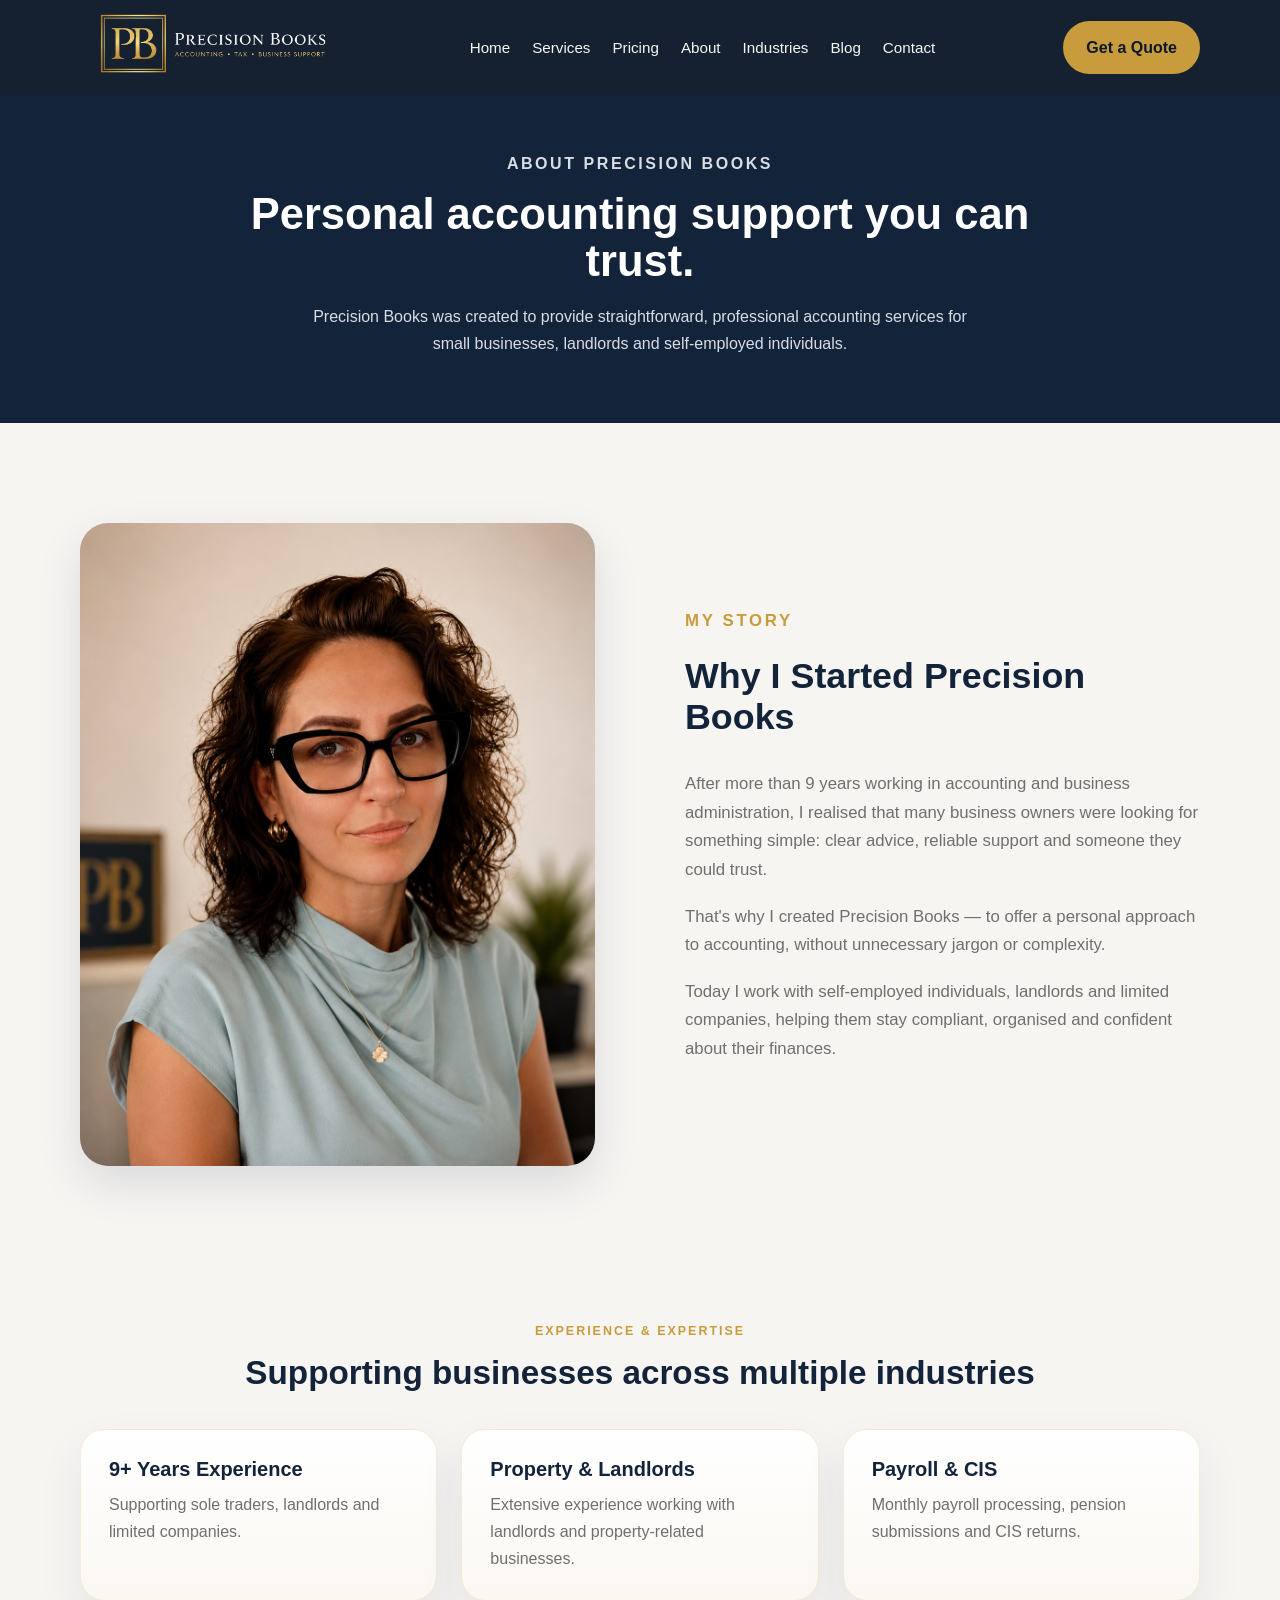
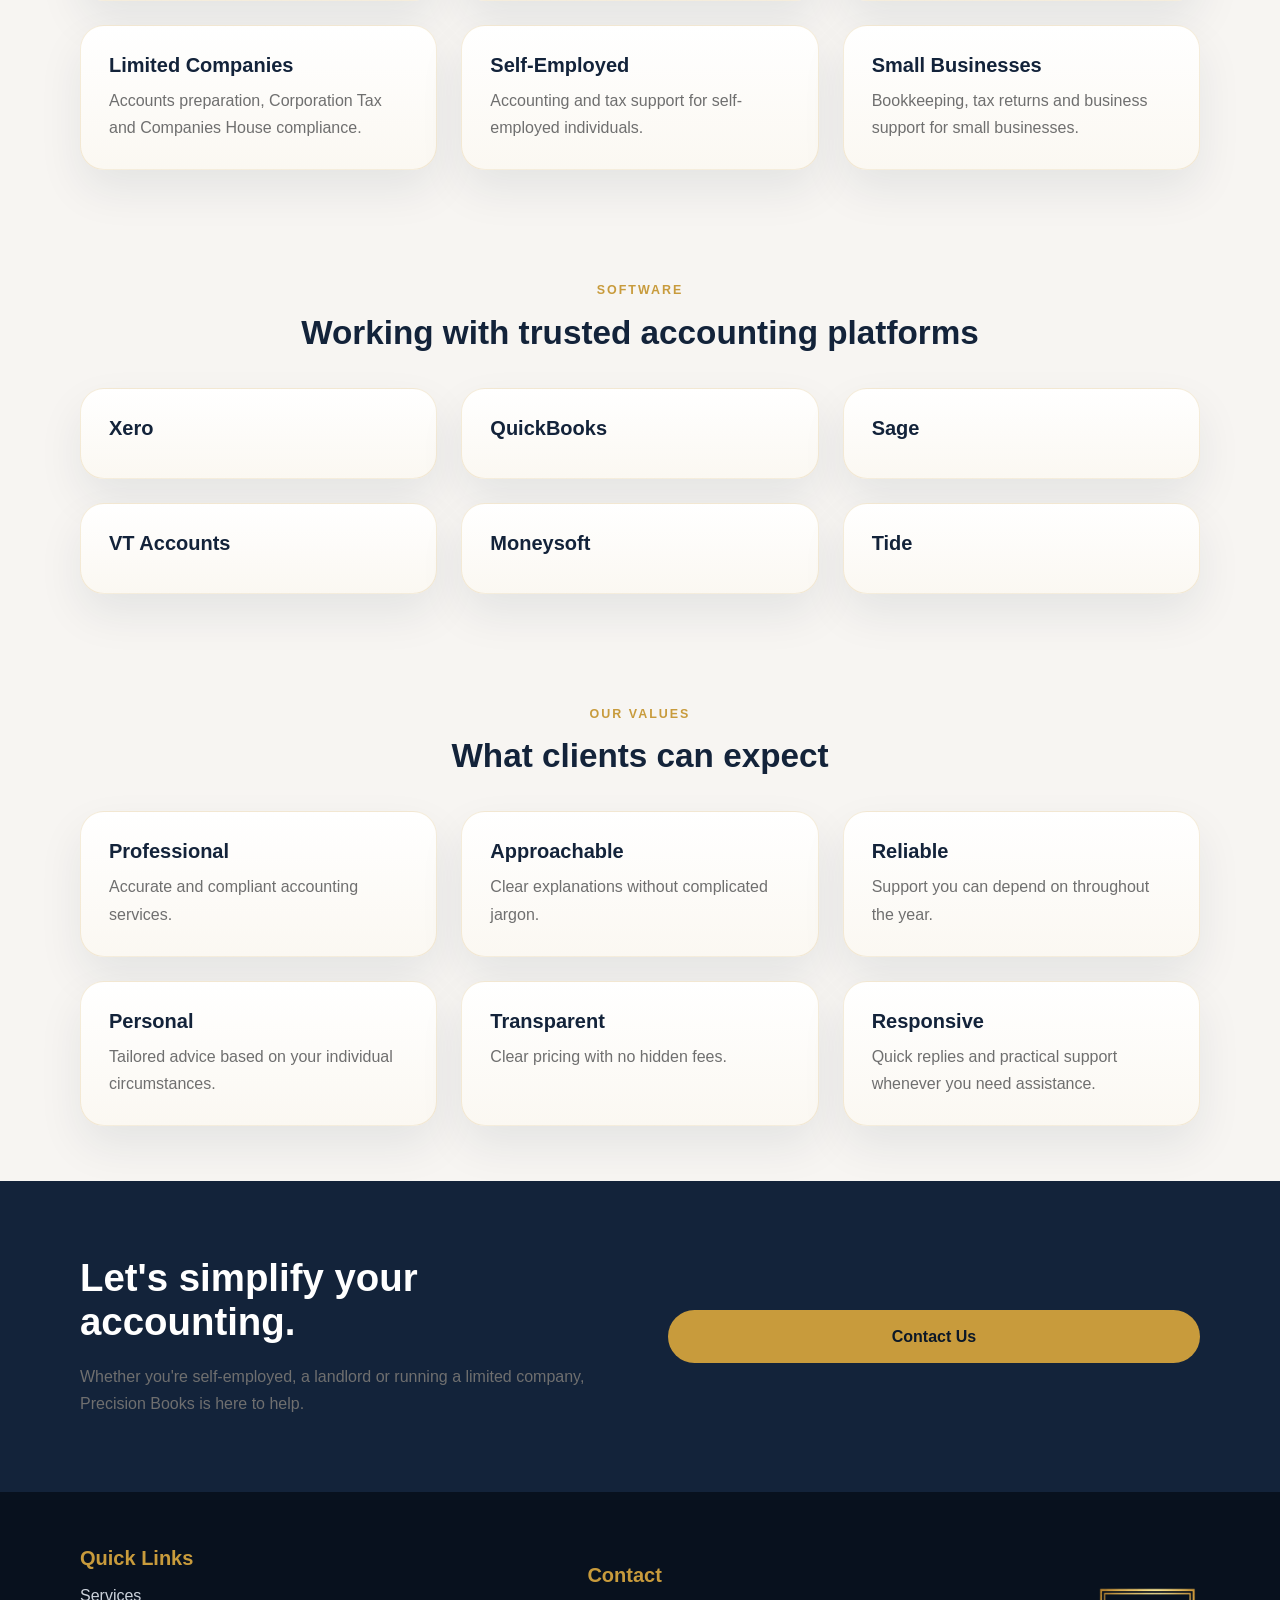
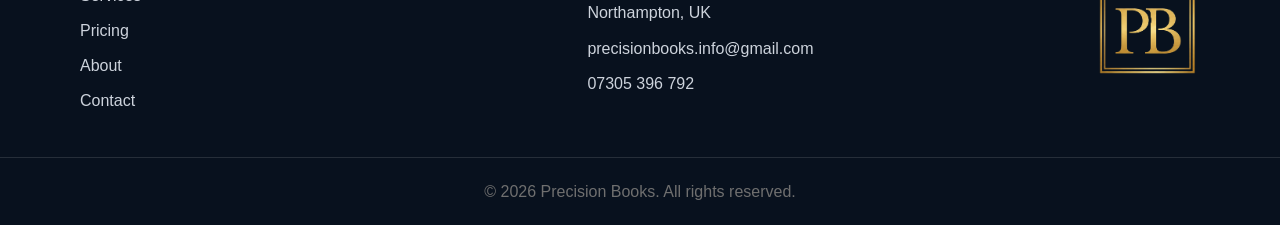
==== commit 431762a0: "add clickable phone/email links and enhance contact form" ====
--- a/about.html
+++ b/about.html
@@ -8,6 +8,7 @@
   <meta name="description" content="Learn more about Barbara and Precision Books accounting services.">
   <link rel="icon" type="image/png" href="images/favicon.png">
   <link rel="stylesheet" href="style.css">
+  <link rel="stylesheet" href="https://cdnjs.cloudflare.com/ajax/libs/font-awesome/6.5.2/css/all.min.css">
 </head>
 
 <body>
@@ -243,8 +244,16 @@
     <div>
       <h3>Contact</h3>
       <p>Northampton, UK</p>
-      <p>precisionbooks.info@gmail.com</p>
-      <p>07305 396 792</p>
+      <p>
+        <a href="mailto:precisionbooks.info@gmail.com">
+          precisionbooks.info@gmail.com
+        </a>
+      </p>
+      <p>
+        <a href="tel:07305396792">
+          07305 396 792
+        </a>
+      </p>
     </div>
 
     <div>
--- a/style.css
+++ b/style.css
@@ -765,7 +765,7 @@
   color: var(--gold);
 }
 
-.footer-grid h4 {
+.footer-grid h3 {
   color: var(--gold);
   margin-bottom: 12px;
 }
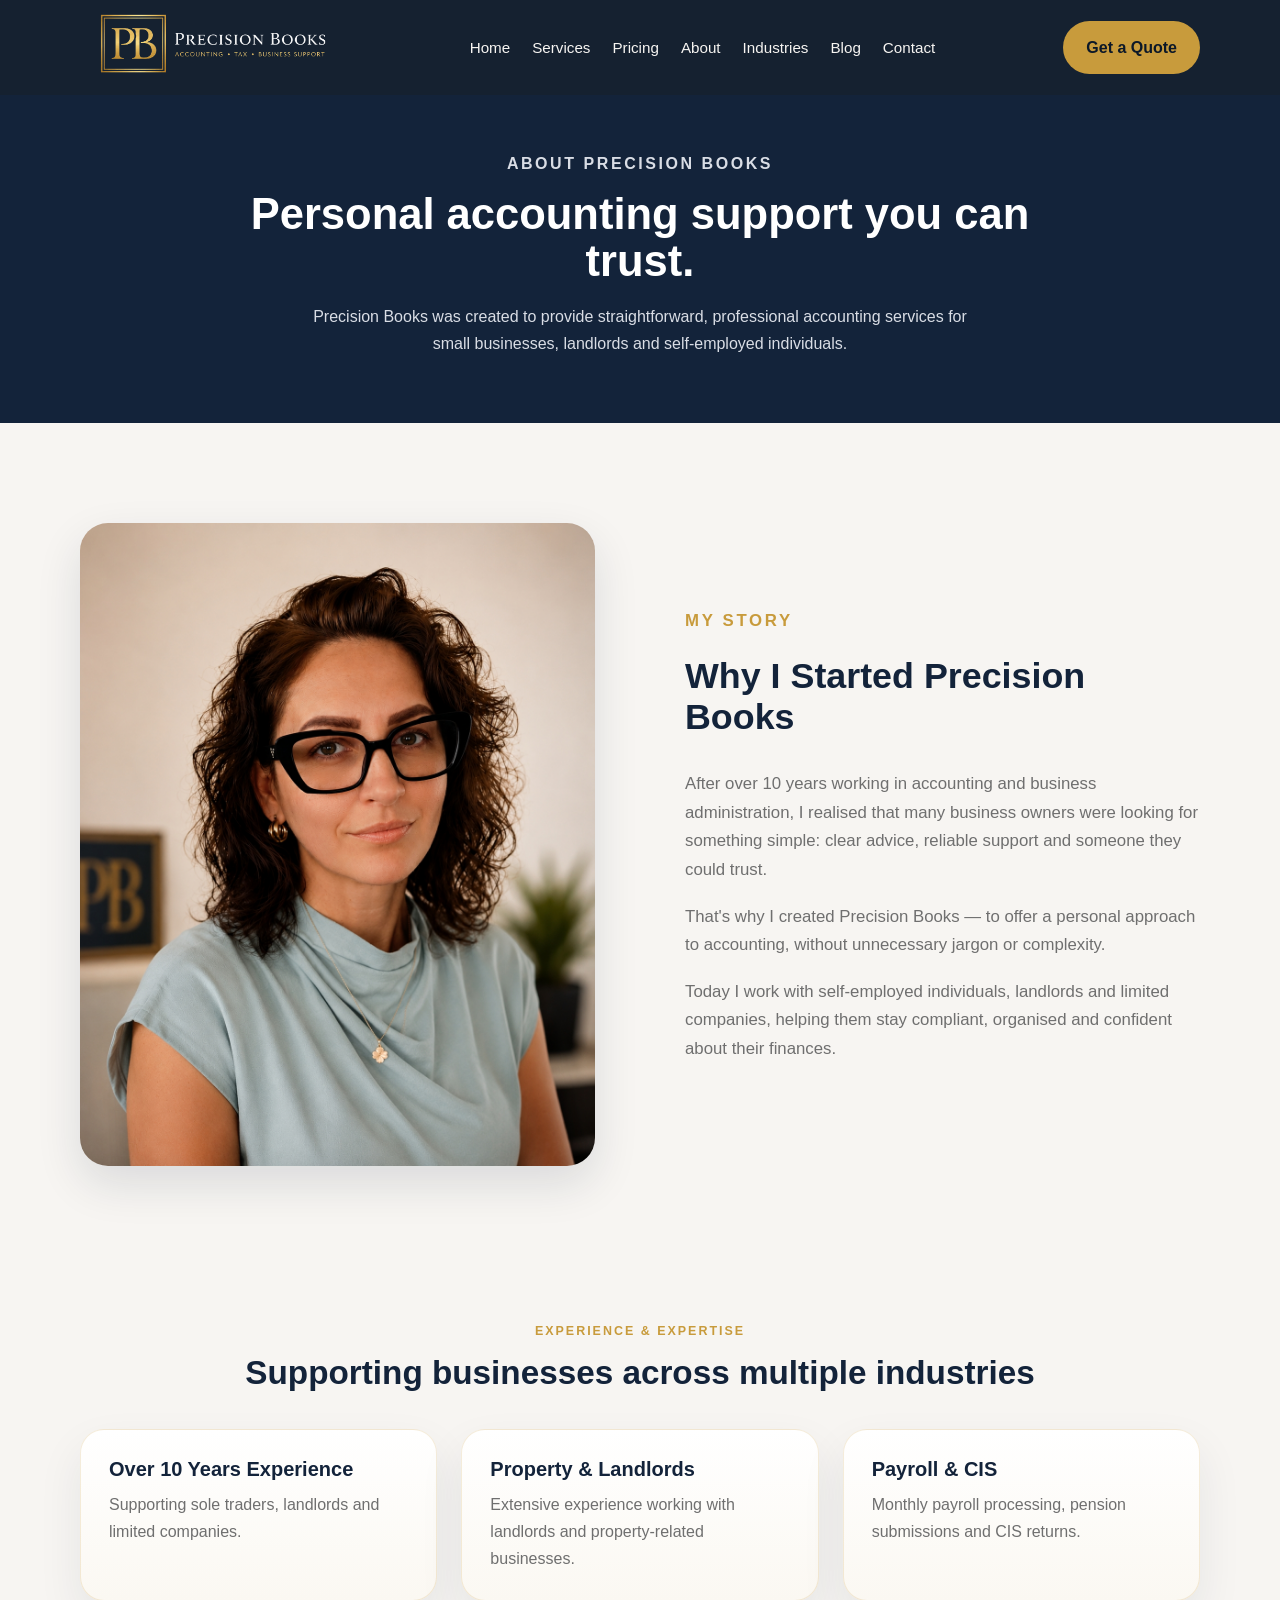
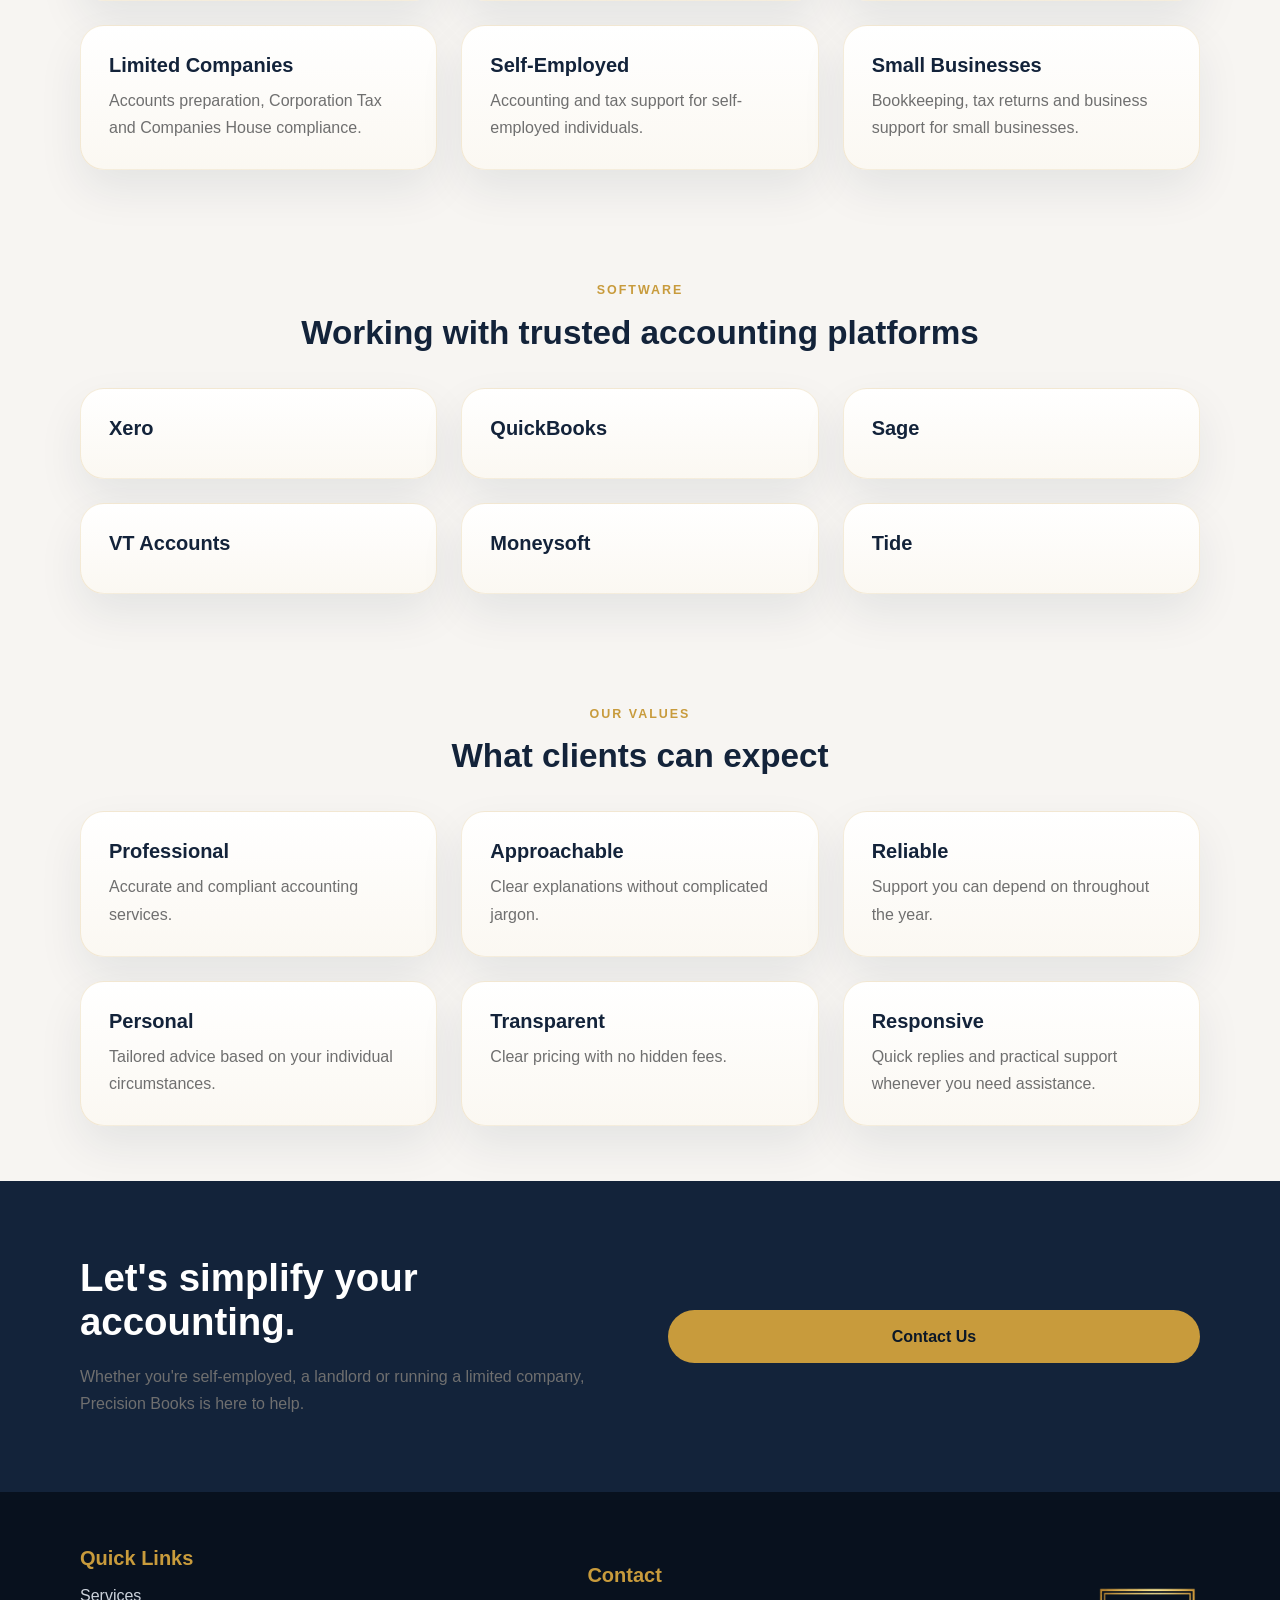
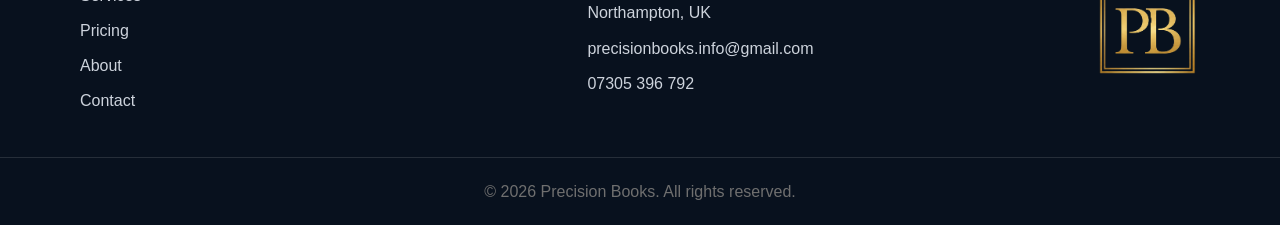
==== commit 8f8b6053: "fix: restore original layout and retain Estavo updates" ====
--- a/about.html
+++ b/about.html
@@ -65,7 +65,7 @@
       <h2>Why I Started Precision Books</h2>
 
       <p>
-        After more than 9 years working in accounting and business administration,
+        After over 10 years working in accounting and business administration,
         I realised that many business owners were looking for something simple:
         clear advice, reliable support and someone they could trust.
       </p>
@@ -95,7 +95,7 @@
       <div class="experience-grid">
 
         <div class="experience-card">
-          <h3>9+ Years Experience</h3>
+          <h3>Over 10 Years Experience</h3>
           <p>Supporting sole traders, landlords and limited companies.</p>
         </div>
 
--- a/style.css
+++ b/style.css
@@ -323,7 +323,7 @@
 
 .hero-service-card {
   position: absolute;
-  right: -142px;
+  right: -134px;
   top: 68%;
   transform: translateY(-50%);
   width: 210px;
@@ -1019,4 +1019,110 @@
   overflow: hidden;
   clip: rect(0,0,0,0);
   border: 0;
-}+}
+
+/* Article Pages */
+
+.article-section {
+  padding: 70px 0;
+  background: var(--white);
+}
+
+.article-container {
+  max-width: 850px;
+  margin: 0 auto;
+}
+
+.article-content {
+  line-height: 1.8;
+}
+
+.article-content p {
+  margin-bottom: 18px;
+}
+
+.article-content h2 {
+  margin-top: 45px;
+  margin-bottom: 16px;
+  font-size: clamp(1.8rem, 3vw, 2.6rem);
+}
+
+.article-content ul {
+  margin: 0 0 28px;
+  padding-left: 22px;
+}
+
+.article-content li {
+  margin-bottom: 10px;
+}
+
+.article-date {
+  margin-top: 18px;
+  opacity: 0.75;
+  font-size: 0.95rem;
+}
+
+.article-disclaimer {
+  margin: 40px 0 28px;
+  padding: 22px 26px;
+  background: var(--cream);
+  border-left: 4px solid var(--gold);
+  border-radius: 12px;
+}
+
+.article-disclaimer p {
+  margin-bottom: 0;
+  font-size: 0.95rem;
+}
+
+.back-link {
+  display: inline-block;
+  margin-bottom: 30px;
+  color: var(--navy);
+  font-weight: 600;
+}
+
+.back-link:hover {
+  color: var(--gold);
+}
+
+/* Upcoming self-employed app: restrained homepage teaser */
+.app-preview { background: var(--navy); padding: 74px 0; }
+.app-preview-inner { display: grid; grid-template-columns: minmax(0, 1.25fr) minmax(250px, .75fr); gap: clamp(28px, 5vw, 76px); align-items: center; }
+.app-preview h2 { color: var(--white); max-width: 650px; }
+.app-preview-copy > p:not(.eyebrow) { color: #dce2eb; max-width: 630px; }
+.app-preview .eyebrow { color: var(--gold-light); }
+.app-preview-features { list-style: none; padding: 0; margin: 24px 0; display: grid; gap: 12px; }
+.app-preview-features li { color: var(--white); padding-left: 31px; position: relative; }
+.app-preview-features li::before { content: '✓'; position: absolute; left: 0; top: 0; color: var(--gold-light); font-weight: 800; }
+.app-preview .app-preview-note { font-size: .84rem; color: #bdc8d5; margin: 0 0 24px; }
+.app-preview .btn { display: inline-block; max-width: 100%; white-space: normal; text-align: center; }
+.app-preview-art { position: relative; padding: 20px 0 30px; }
+.app-preview-window { background: #f8f7f3; border: 7px solid #34445a; border-radius: 19px; box-shadow: 0 22px 65px rgba(0,0,0,.25); overflow: hidden; transform: rotate(2deg); }
+.app-preview-window-top { display: flex; gap: 5px; padding: 12px 15px; background: #e9e7e3; }
+.app-preview-window-top span { height: 7px; width: 7px; border-radius: 50%; background: #c8bfae; }
+.app-preview-window-content { padding: 23px; }
+.app-preview-window-heading { height: 15px; width: 63%; background: var(--navy); border-radius: 4px; margin-bottom: 22px; }
+.app-preview-window-cards { display: grid; grid-template-columns: 1fr 1fr; gap: 12px; }
+.app-preview-window-cards i { display: block; height: 69px; background: #ece8df; border-radius: 9px; border-top: 5px solid var(--gold); }
+.app-preview-window-chart { height: 110px; display: flex; align-items: flex-end; gap: 11px; padding: 14px 7px 0; border-bottom: 1px solid #d4d4d4; }
+.app-preview-window-chart b { flex: 1; background: #c89b3c; opacity: .85; border-radius: 4px 4px 0 0; }
+.app-preview-window-chart b:nth-child(1) { height: 34%; }.app-preview-window-chart b:nth-child(2) { height: 53%; }.app-preview-window-chart b:nth-child(3) { height: 42%; }.app-preview-window-chart b:nth-child(4) { height: 71%; }.app-preview-window-chart b:nth-child(5) { height: 61%; }.app-preview-window-chart b:nth-child(6) { height: 90%; }
+.app-preview-window-lines { margin-top: 20px; display: grid; gap: 9px; }
+.app-preview-window-lines i { display: block; height: 7px; width: 90%; background: #e3e1db; border-radius: 4px; }
+.app-preview-window-lines i:nth-child(2) { width: 72%; }.app-preview-window-lines i:nth-child(3) { width: 80%; }
+.app-preview-art-label { display: block; color: #b9c4d2; font-size: .72rem; text-align: center; margin-top: 20px; }
+@media (max-width: 760px) { .app-preview { padding: 55px 0; }.app-preview-inner { grid-template-columns: 1fr; }.app-preview-art { max-width: 430px; margin: 0 auto; width: 100%; } }
+
+/* Estavo partnership branding for the pre-launch workspace */
+.app-preview-brand{display:flex;align-items:center;justify-content:center;flex-direction:column;gap:8px;margin:0 auto 20px;padding:16px 22px;border-radius:16px;background:#fff;max-width:340px;box-shadow:0 10px 30px rgba(10,22,50,.10)}
+.app-preview-brand img{display:block;width:min(100%,225px);height:auto;max-height:100px;object-fit:contain}
+.app-preview-brand span{font-size:.78rem;letter-spacing:.08em;text-transform:uppercase;color:#33415e;font-weight:700;text-align:center}
+@media(max-width:600px){.app-preview-brand{max-width:290px;padding:12px 16px}}
+
+
+/* Subtle Estavo link: preserve original hero grid, cards and typography */
+.estavo-small-link {display:inline-block;margin-top:14px;color:#98762d;font-size:.86rem;font-weight:700;text-decoration:none;line-height:1.45;}
+.estavo-small-link span{font-weight:500;color:#6e6a61;}
+.estavo-small-link:hover{text-decoration:underline;text-underline-offset:3px;}
+.app-preview{scroll-margin-top:100px;}
